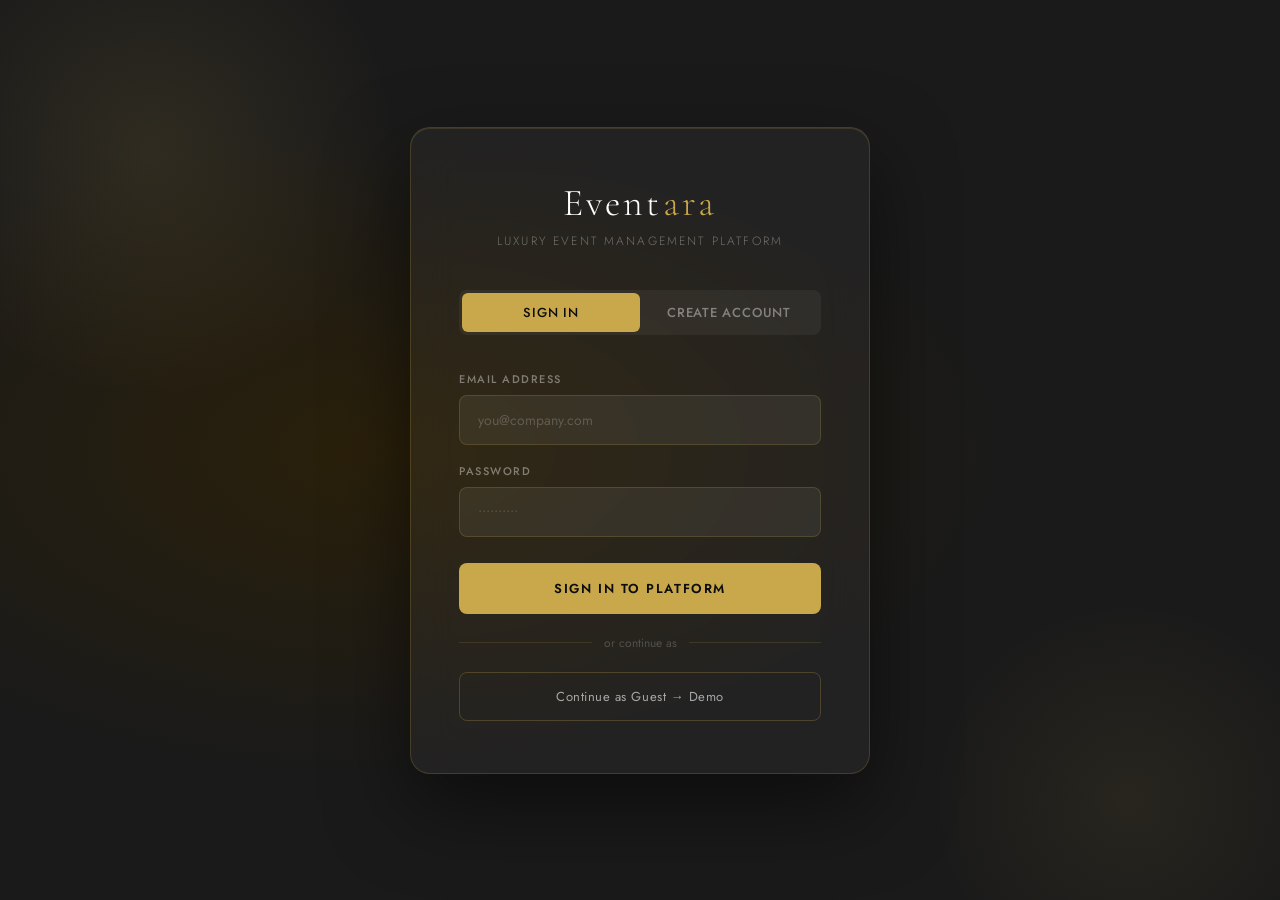
==== index.html @ 261659db "Added frontend details" ====
<!DOCTYPE html>
<html lang="en">
<head>
  <meta charset="UTF-8">
  <meta name="viewport" content="width=device-width, initial-scale=1.0">
  <title>Eventara — Luxury Event Management Platform</title>
  <link href="https://fonts.googleapis.com/css2?family=Cormorant+Garamond:ital,wght@0,300;0,400;0,500;0,600;1,300;1,400&family=Jost:wght@300;400;500;600&display=swap" rel="stylesheet">
  <link rel="stylesheet" href="css/base.css">
  <link rel="stylesheet" href="css/auth.css">
  <link rel="stylesheet" href="css/layout.css">
  <link rel="stylesheet" href="css/components.css">
  <link rel="stylesheet" href="css/views.css">
</head>
<body>

  <!-- ══════════════ AUTH PAGE ══════════════ -->
  <div id="auth-page">
    <div class="auth-bg"></div>
    <div class="auth-orb"></div>
    <div class="auth-orb2"></div>
    <div class="auth-card">
      <div class="auth-logo">Event<span>ara</span></div>
      <div class="auth-tagline">Luxury Event Management Platform</div>
      <div class="auth-tabs">
        <button class="auth-tab active" onclick="switchAuthTab('login', this)">Sign In</button>
        <button class="auth-tab" onclick="switchAuthTab('register', this)">Create Account</button>
      </div>

      <!-- LOGIN -->
      <div id="login-form">
        <div class="auth-field">
          <label>Email Address</label>
          <input type="email" placeholder="you@company.com">
        </div>
        <div class="auth-field">
          <label>Password</label>
          <input type="password" placeholder="••••••••••">
        </div>
        <button class="auth-btn" onclick="enterApp()">Sign In to Platform</button>
        <div class="auth-divider">or continue as</div>
        <button class="auth-alt-link" onclick="enterApp()">Continue as Guest → Demo</button>
      </div>

      <!-- REGISTER -->
      <div id="register-form" style="display:none">
        <div style="display:grid;grid-template-columns:1fr 1fr;gap:14px">
          <div class="auth-field">
            <label>First Name</label>
            <input type="text" placeholder="Alexandra">
          </div>
          <div class="auth-field">
            <label>Last Name</label>
            <input type="text" placeholder="Rothbury">
          </div>
        </div>
        <div class="auth-field">
          <label>Email Address</label>
          <input type="email" placeholder="you@company.com">
        </div>
        <div class="auth-field">
          <label>Password</label>
          <input type="password" placeholder="Min 8 characters">
        </div>
        <div class="auth-field">
          <label>Role</label>
          <select class="auth-select">
            <option>Event Organiser</option>
            <option>Vendor</option>
            <option>Service Provider</option>
            <option>Administrator</option>
          </select>
        </div>
        <button class="auth-btn" onclick="enterApp()">Create My Account</button>
      </div>
    </div>
  </div>

  <!-- ══════════════ APP PAGE ══════════════ -->
  <div id="app-page" style="display:none">

    <!-- SIDEBAR -->
    <aside class="sidebar">
      <div class="sidebar-logo">Event<span>ara</span></div>

      <div class="sidebar-section">Main</div>
      <a class="nav-item active" onclick="showView('dashboard', this)">
        <svg class="nav-icon" viewBox="0 0 24 24" fill="none" stroke="currentColor" stroke-width="1.5"><rect x="3" y="3" width="7" height="7" rx="1"/><rect x="14" y="3" width="7" height="7" rx="1"/><rect x="3" y="14" width="7" height="7" rx="1"/><rect x="14" y="14" width="7" height="7" rx="1"/></svg>
        Dashboard
      </a>
      <a class="nav-item" onclick="showView('events', this)">
        <svg class="nav-icon" viewBox="0 0 24 24" fill="none" stroke="currentColor" stroke-width="1.5"><rect x="3" y="4" width="18" height="18" rx="2"/><path d="M16 2v4M8 2v4M3 10h18"/></svg>
        Events
      </a>
      <a class="nav-item" onclick="showView('registrations', this)">
        <svg class="nav-icon" viewBox="0 0 24 24" fill="none" stroke="currentColor" stroke-width="1.5"><path d="M17 21v-2a4 4 0 0 0-4-4H5a4 4 0 0 0-4 4v2"/><circle cx="9" cy="7" r="4"/><path d="M23 21v-2a4 4 0 0 0-3-3.87M16 3.13a4 4 0 0 1 0 7.75"/></svg>
        Registrations
        <span class="nav-badge">12</span>
      </a>

      <div class="sidebar-section">Vendors &amp; Services</div>
      <a class="nav-item" onclick="toggleVendorMenu(this)">
        <svg class="nav-icon" viewBox="0 0 24 24" fill="none" stroke="currentColor" stroke-width="1.5"><path d="M3 9l9-7 9 7v11a2 2 0 0 1-2 2H5a2 2 0 0 1-2-2z"/><polyline points="9 22 9 12 15 12 15 22"/></svg>
        Vendors
        <svg style="width:14px;height:14px;margin-left:auto;transition:transform 0.2s" viewBox="0 0 24 24" fill="none" stroke="currentColor" stroke-width="2" id="vendor-arrow"><polyline points="6 9 12 15 18 9"/></svg>
      </a>
      <div class="vendor-nav-sub" id="vendor-sub">
        <div class="nav-sub-item active" onclick="showView('vendors', null)">
          <svg style="width:14px;height:14px" viewBox="0 0 24 24" fill="none" stroke="currentColor" stroke-width="1.5"><circle cx="12" cy="12" r="3"/><path d="M12 2v3M12 19v3M2 12h3M19 12h3"/></svg>
          All Vendors
        </div>
        <div class="nav-sub-item" onclick="showView('event-vendors', null)">
          <svg style="width:14px;height:14px" viewBox="0 0 24 24" fill="none" stroke="currentColor" stroke-width="1.5"><path d="M13 2L3 14h9l-1 8 10-12h-9l1-8z"/></svg>
          Event Vendors
        </div>
      </div>

      <a class="nav-item" onclick="showView('service-providers', this)">
        <svg class="nav-icon" viewBox="0 0 24 24" fill="none" stroke="currentColor" stroke-width="1.5"><path d="M14.7 6.3a1 1 0 0 0 0 1.4l1.6 1.6a1 1 0 0 0 1.4 0l3.77-3.77a6 6 0 0 1-7.94 7.94l-6.91 6.91a2.12 2.12 0 0 1-3-3l6.91-6.91a6 6 0 0 1 7.94-7.94l-3.76 3.76z"/></svg>
        Service Providers
      </a>
      <a class="nav-item" onclick="showView('event-services', this)">
        <svg class="nav-icon" viewBox="0 0 24 24" fill="none" stroke="currentColor" stroke-width="1.5"><path d="M9 5H7a2 2 0 0 0-2 2v12a2 2 0 0 0 2 2h10a2 2 0 0 0 2-2V7a2 2 0 0 0-2-2h-2"/><rect x="9" y="3" width="6" height="4" rx="1"/></svg>
        Event Services
      </a>

      <div class="sidebar-section">Finance &amp; Admin</div>
      <a class="nav-item" onclick="showView('payments', this)">
        <svg class="nav-icon" viewBox="0 0 24 24" fill="none" stroke="currentColor" stroke-width="1.5"><rect x="1" y="4" width="22" height="16" rx="2"/><path d="M1 10h22"/></svg>
        Payments
      </a>
      <a class="nav-item" onclick="showView('users', this)">
        <svg class="nav-icon" viewBox="0 0 24 24" fill="none" stroke="currentColor" stroke-width="1.5"><path d="M20 21v-2a4 4 0 0 0-4-4H8a4 4 0 0 0-4 4v2"/><circle cx="12" cy="7" r="4"/></svg>
        Users
      </a>
      <a class="nav-item" onclick="showView('roles', this)">
        <svg class="nav-icon" viewBox="0 0 24 24" fill="none" stroke="currentColor" stroke-width="1.5"><path d="M12 22s8-4 8-10V5l-8-3-8 3v7c0 6 8 10 8 10z"/></svg>
        Roles
      </a>

      <div class="sidebar-bottom">
        <div class="user-pill" onclick="logout()">
          <div class="user-avatar">AR</div>
          <div class="user-info-text">
            <div class="user-name">Alexandra R.</div>
            <div class="user-role">Administrator</div>
          </div>
          <svg style="width:14px;height:14px;margin-left:auto;color:rgba(255,255,255,0.25)" viewBox="0 0 24 24" fill="none" stroke="currentColor" stroke-width="1.5"><path d="M9 21H5a2 2 0 0 1-2-2V5a2 2 0 0 1 2-2h4M16 17l5-5-5-5M21 12H9"/></svg>
        </div>
      </div>
    </aside>

    <!-- MAIN -->
    <div class="main-wrap">
      <header class="topbar">
        <div class="topbar-left">
          <div>
            <div class="page-title" id="page-title">Dashboard</div>
            <div class="breadcrumb">
              <span>Eventara</span><span>›</span><span id="bc-cur">Dashboard</span>
            </div>
          </div>
        </div>
        <div class="topbar-right">
          <div class="search-bar">
            <svg style="width:15px;height:15px;color:#BFB89E;flex-shrink:0" viewBox="0 0 24 24" fill="none" stroke="currentColor" stroke-width="2"><circle cx="11" cy="11" r="8"/><path d="m21 21-4.35-4.35"/></svg>
            <input placeholder="Search events, vendors…">
          </div>
          <div class="notif-dot">
            <svg style="width:16px;height:16px;color:#8A8070" viewBox="0 0 24 24" fill="none" stroke="currentColor" stroke-width="1.5"><path d="M18 8A6 6 0 0 0 6 8c0 7-3 9-3 9h18s-3-2-3-9M13.73 21a2 2 0 0 1-3.46 0"/></svg>
          </div>
          <button class="topbar-btn btn-primary" id="topbar-action" onclick="openCreateModal()">+ Create Event</button>
        </div>
      </header>

      <div class="content">
        <!-- Views are injected here -->
        <div id="view-dashboard" class="view active"></div>
        <div id="view-events" class="view"></div>
        <div id="view-registrations" class="view"></div>
        <div id="view-vendors" class="view"></div>
        <div id="view-event-vendors" class="view"></div>
        <div id="view-service-providers" class="view"></div>
        <div id="view-event-services" class="view"></div>
        <div id="view-payments" class="view"></div>
        <div id="view-users" class="view"></div>
        <div id="view-roles" class="view"></div>
      </div>
    </div>
  </div>

  <!-- CREATE MODAL -->
  <div class="modal-backdrop" id="modal-backdrop" onclick="closeModal(event)">
    <div class="modal">
      <div class="modal-header">
        <div class="modal-title" id="modal-title">Create New Event</div>
        <button class="modal-close" onclick="closeModal(null)">✕</button>
      </div>
      <div class="modal-body" id="modal-body">
        <div class="form-row">
          <div class="form-group"><label>Event Name</label><input class="form-control" type="text" placeholder="e.g. Annual Tech Summit 2027"></div>
          <div class="form-group"><label>Event Date</label><input class="form-control" type="date"></div>
        </div>
        <div class="form-row">
          <div class="form-group"><label>Venue</label><input class="form-control" placeholder="e.g. KICC, Nairobi"></div>
          <div class="form-group"><label>Capacity</label><input class="form-control" type="number" placeholder="500"></div>
        </div>
        <div class="form-row full">
          <div class="form-group"><label>Description</label><textarea class="form-control" rows="3" placeholder="Brief event description…"></textarea></div>
        </div>
        <div class="form-row">
          <div class="form-group"><label>Status</label>
            <select class="form-control"><option>Draft</option><option>Published</option><option>Invite Only</option></select>
          </div>
          <div class="form-group"><label>Ticket Price (KES)</label><input class="form-control" type="number" placeholder="0 for free"></div>
        </div>
        <div class="form-actions">
          <button class="topbar-btn btn-primary" onclick="saveAndClose()">Save Event</button>
          <button class="topbar-btn btn-ghost" onclick="closeModal(null)">Cancel</button>
        </div>
      </div>
    </div>
  </div>

  <!-- DELETE CONFIRM MODAL -->
  <div class="modal-backdrop" id="delete-modal" onclick="closeDeleteModal(event)">
    <div class="modal" style="width:400px">
      <div class="modal-header">
        <div class="modal-title" style="font-size:20px;color:#C0392B">Confirm Delete</div>
        <button class="modal-close" onclick="closeDeleteModal(null)">✕</button>
      </div>
      <div class="modal-body">
        <p style="font-size:14px;color:var(--muted);margin-bottom:20px;line-height:1.7">
          This action is <strong>permanent</strong> and cannot be undone. The record and all associated data will be removed.
        </p>
        <div style="display:flex;gap:10px">
          <button class="btn-delete-confirm" onclick="doDelete()">Yes, Delete</button>
          <button class="topbar-btn btn-ghost" style="flex:1" onclick="closeDeleteModal(null)">Cancel</button>
        </div>
      </div>
    </div>
  </div>

  <!-- TOAST -->
  <div class="toast" id="toast"></div>

  <!-- SCRIPTS -->
  <script src="js/views.js"></script>
  <script src="js/app.js"></script>
</body>
</html>
---- css/base.css ----
/* ═══════════════════════════════════════
   base.css — CSS Variables & Reset
═══════════════════════════════════════ */

*, *::before, *::after {
  margin: 0;
  padding: 0;
  box-sizing: border-box;
}

:root {
  /* Gold Palette */
  --gold:        #C9A84C;
  --gold-light:  #E8CC7A;
  --gold-pale:   #F7EFD4;
  --gold-dark:   #8B6914;

  /* Ink / Dark */
  --ink:         #0D0D0D;
  --ink-2:       #1A1A1A;
  --ink-3:       #2C2C2C;

  /* Cream / Light */
  --cream:       #FAF8F3;
  --cream-2:     #F2EDE0;
  --cream-3:     #E8E0CC;
  --white:       #FFFFFF;

  /* Text */
  --muted:       #8A8070;
  --muted-2:     #BFB89E;

  /* Semantic */
  --danger:      #C0392B;
  --success:     #1A6B3C;

  /* Layout */
  --sidebar-w:   260px;
  --header-h:    68px;

  /* Typography */
  --font-display: 'Cormorant Garamond', Georgia, serif;
  --font-body:    'Jost', sans-serif;

  /* Shape */
  --radius:      12px;
  --radius-sm:   8px;
  --radius-xs:   4px;

  /* Elevation */
  --shadow:      0 4px 32px rgba(13, 13, 13, 0.08);
  --shadow-md:   0 8px 48px rgba(13, 13, 13, 0.14);

  /* Motion */
  --trans:       0.2s ease;
}

html {
  font-size: 16px;
  -webkit-font-smoothing: antialiased;
  -moz-osx-font-smoothing: grayscale;
}

body {
  font-family: var(--font-body);
  background: var(--cream);
  color: var(--ink);
  font-size: 15px;
  min-height: 100vh;
  overflow-x: hidden;
}

a {
  text-decoration: none;
  color: inherit;
}

button {
  font-family: var(--font-body);
  cursor: pointer;
}

input, select, textarea {
  font-family: var(--font-body);
}
---- css/auth.css ----
/* ═══════════════════════════════════════
   auth.css — Login & Register Page
═══════════════════════════════════════ */

#auth-page {
  display: flex;
  align-items: center;
  justify-content: center;
  min-height: 100vh;
  background: var(--ink-2);
  position: relative;
  overflow: hidden;
}

.auth-bg {
  position: absolute;
  inset: 0;
  background:
    radial-gradient(ellipse 80% 60% at 30% 50%, #2A200A 0%, var(--ink-2) 60%),
    radial-gradient(ellipse 60% 80% at 80% 80%, #1C1506 0%, transparent 70%);
}

.auth-orb {
  position: absolute;
  width: 500px;
  height: 500px;
  border-radius: 50%;
  background: radial-gradient(circle, rgba(201, 168, 76, 0.12) 0%, transparent 70%);
  top: -100px;
  left: -100px;
  animation: pulse 6s ease-in-out infinite;
}

.auth-orb2 {
  position: absolute;
  width: 400px;
  height: 400px;
  border-radius: 50%;
  background: radial-gradient(circle, rgba(201, 168, 76, 0.08) 0%, transparent 70%);
  bottom: -100px;
  right: -50px;
  animation: pulse 8s ease-in-out infinite reverse;
}

@keyframes pulse {
  0%, 100% { transform: scale(1);    opacity: 1; }
  50%       { transform: scale(1.15); opacity: 0.7; }
}

/* ── Card ── */
.auth-card {
  position: relative;
  z-index: 1;
  width: 460px;
  max-width: 92vw;
  background: rgba(255, 255, 255, 0.04);
  border: 1px solid rgba(201, 168, 76, 0.2);
  border-radius: 20px;
  padding: 52px 48px;
  backdrop-filter: blur(20px);
  box-shadow:
    0 32px 80px rgba(0, 0, 0, 0.5),
    inset 0 1px 0 rgba(201, 168, 76, 0.15);
}

.auth-logo {
  font-family: var(--font-display);
  font-size: 38px;
  font-weight: 300;
  letter-spacing: 0.08em;
  color: var(--white);
  text-align: center;
  margin-bottom: 6px;
}
.auth-logo span { color: var(--gold); }

.auth-tagline {
  text-align: center;
  font-size: 12px;
  font-weight: 300;
  letter-spacing: 0.18em;
  text-transform: uppercase;
  color: rgba(255, 255, 255, 0.35);
  margin-bottom: 40px;
}

/* ── Tabs ── */
.auth-tabs {
  display: flex;
  margin-bottom: 36px;
  background: rgba(255, 255, 255, 0.05);
  border-radius: var(--radius-sm);
  padding: 3px;
}

.auth-tab {
  flex: 1;
  padding: 10px;
  font-family: var(--font-body);
  font-size: 13px;
  font-weight: 500;
  letter-spacing: 0.06em;
  text-transform: uppercase;
  background: transparent;
  border: none;
  color: rgba(255, 255, 255, 0.4);
  cursor: pointer;
  border-radius: 6px;
  transition: var(--trans);
}
.auth-tab.active {
  background: var(--gold);
  color: var(--ink);
}

/* ── Fields ── */
.auth-field {
  margin-bottom: 18px;
}
.auth-field label {
  display: block;
  font-size: 11px;
  font-weight: 500;
  letter-spacing: 0.14em;
  text-transform: uppercase;
  color: rgba(255, 255, 255, 0.4);
  margin-bottom: 8px;
}
.auth-field input,
.auth-select {
  width: 100%;
  padding: 14px 18px;
  background: rgba(255, 255, 255, 0.06);
  border: 1px solid rgba(201, 168, 76, 0.2);
  border-radius: var(--radius-sm);
  color: var(--white);
  font-family: var(--font-body);
  font-size: 14px;
  transition: var(--trans);
  outline: none;
  appearance: none;
}
.auth-field input:focus,
.auth-select:focus {
  border-color: rgba(201, 168, 76, 0.6);
  background: rgba(255, 255, 255, 0.09);
}
.auth-field input::placeholder { color: rgba(255, 255, 255, 0.2); }

/* ── Buttons ── */
.auth-btn {
  width: 100%;
  padding: 16px;
  margin-top: 8px;
  background: var(--gold);
  border: none;
  border-radius: var(--radius-sm);
  color: var(--ink);
  font-family: var(--font-body);
  font-size: 13px;
  font-weight: 600;
  letter-spacing: 0.12em;
  text-transform: uppercase;
  cursor: pointer;
  transition: var(--trans);
}
.auth-btn:hover {
  background: var(--gold-light);
  transform: translateY(-1px);
  box-shadow: 0 8px 24px rgba(201, 168, 76, 0.3);
}

.auth-divider {
  display: flex;
  align-items: center;
  gap: 12px;
  margin: 20px 0;
  color: rgba(255, 255, 255, 0.2);
  font-size: 12px;
}
.auth-divider::before,
.auth-divider::after {
  content: '';
  flex: 1;
  height: 1px;
  background: rgba(201, 168, 76, 0.15);
}

.auth-alt-link {
  width: 100%;
  padding: 14px;
  background: transparent;
  border: 1px solid rgba(201, 168, 76, 0.25);
  border-radius: var(--radius-sm);
  color: rgba(255, 255, 255, 0.6);
  font-family: var(--font-body);
  font-size: 13px;
  font-weight: 400;
  cursor: pointer;
  transition: var(--trans);
  letter-spacing: 0.04em;
}
.auth-alt-link:hover {
  border-color: rgba(201, 168, 76, 0.5);
  color: var(--white);
}
---- css/layout.css ----
/* ═══════════════════════════════════════
   layout.css — Sidebar, Topbar, Main Wrap
═══════════════════════════════════════ */

/* ── Sidebar ── */
.sidebar {
  position: fixed;
  top: 0;
  left: 0;
  width: var(--sidebar-w);
  height: 100vh;
  background: var(--ink-2);
  overflow-y: auto;
  z-index: 200;
  border-right: 1px solid rgba(201, 168, 76, 0.1);
  display: flex;
  flex-direction: column;
}
.sidebar::-webkit-scrollbar { width: 3px; }
.sidebar::-webkit-scrollbar-thumb {
  background: rgba(201, 168, 76, 0.2);
  border-radius: 2px;
}

.sidebar-logo {
  padding: 28px 24px 20px;
  font-family: var(--font-display);
  font-size: 26px;
  font-weight: 300;
  letter-spacing: 0.08em;
  color: var(--white);
  border-bottom: 1px solid rgba(255, 255, 255, 0.05);
}
.sidebar-logo span { color: var(--gold); }

.sidebar-section {
  padding: 20px 16px 8px;
  font-size: 10px;
  font-weight: 600;
  letter-spacing: 0.2em;
  text-transform: uppercase;
  color: rgba(255, 255, 255, 0.2);
}

/* ── Nav Items ── */
.nav-item {
  display: flex;
  align-items: center;
  gap: 12px;
  padding: 11px 16px;
  border-radius: var(--radius-sm);
  margin: 2px 8px;
  cursor: pointer;
  transition: var(--trans);
  color: rgba(255, 255, 255, 0.5);
  font-size: 13.5px;
  font-weight: 400;
  position: relative;
}
.nav-item:hover {
  background: rgba(255, 255, 255, 0.05);
  color: rgba(255, 255, 255, 0.85);
}
.nav-item.active {
  background: rgba(201, 168, 76, 0.12);
  color: var(--gold);
}
.nav-item.active::before {
  content: '';
  position: absolute;
  left: -8px;
  top: 50%;
  transform: translateY(-50%);
  width: 3px;
  height: 60%;
  background: var(--gold);
  border-radius: 0 2px 2px 0;
}

.nav-icon {
  width: 18px;
  height: 18px;
  opacity: 0.7;
  flex-shrink: 0;
}
.nav-item.active .nav-icon { opacity: 1; }

.nav-badge {
  margin-left: auto;
  background: var(--gold);
  color: var(--ink);
  font-size: 10px;
  font-weight: 700;
  padding: 2px 7px;
  border-radius: 20px;
}

/* ── Vendor Sub Menu ── */
.vendor-nav-sub {
  max-height: 0;
  overflow: hidden;
  transition: max-height 0.35s ease;
}
.vendor-nav-sub.open { max-height: 300px; }

.nav-sub-item {
  display: flex;
  align-items: center;
  gap: 10px;
  padding: 9px 16px 9px 42px;
  border-radius: var(--radius-sm);
  margin: 2px 8px;
  cursor: pointer;
  transition: var(--trans);
  color: rgba(255, 255, 255, 0.35);
  font-size: 12.5px;
}
.nav-sub-item:hover {
  color: rgba(255, 255, 255, 0.7);
  background: rgba(255, 255, 255, 0.04);
}
.nav-sub-item.active { color: var(--gold-light); }

/* ── Sidebar Bottom ── */
.sidebar-bottom {
  padding: 16px;
  margin-top: auto;
  border-top: 1px solid rgba(255, 255, 255, 0.05);
}
.user-pill {
  display: flex;
  align-items: center;
  gap: 10px;
  padding: 10px 12px;
  background: rgba(255, 255, 255, 0.05);
  border-radius: var(--radius-sm);
  cursor: pointer;
  transition: var(--trans);
}
.user-pill:hover { background: rgba(255, 255, 255, 0.08); }

.user-avatar {
  width: 32px;
  height: 32px;
  border-radius: 50%;
  background: var(--gold);
  display: flex;
  align-items: center;
  justify-content: center;
  font-size: 13px;
  font-weight: 600;
  color: var(--ink);
  flex-shrink: 0;
}
.user-name  { font-size: 13px; font-weight: 500; color: var(--white); }
.user-role  { font-size: 11px; color: rgba(255, 255, 255, 0.35); }

/* ── Main Wrap ── */
.main-wrap {
  margin-left: var(--sidebar-w);
  display: flex;
  flex-direction: column;
  min-height: 100vh;
}

/* ── Topbar ── */
.topbar {
  height: var(--header-h);
  background: var(--white);
  border-bottom: 1px solid var(--cream-3);
  display: flex;
  align-items: center;
  justify-content: space-between;
  padding: 0 32px;
  position: sticky;
  top: 0;
  z-index: 100;
}
.topbar-left  { display: flex; align-items: center; gap: 20px; }
.topbar-right { display: flex; align-items: center; gap: 14px; }

.page-title {
  font-family: var(--font-display);
  font-size: 24px;
  font-weight: 400;
  color: var(--ink);
  letter-spacing: 0.02em;
}
.breadcrumb {
  font-size: 12px;
  color: var(--muted);
  letter-spacing: 0.04em;
  display: flex;
  align-items: center;
  gap: 6px;
}

/* Search */
.search-bar {
  display: flex;
  align-items: center;
  gap: 10px;
  background: var(--cream);
  border: 1px solid var(--cream-3);
  border-radius: var(--radius-sm);
  padding: 9px 16px;
  transition: var(--trans);
}
.search-bar:focus-within {
  border-color: var(--gold);
  background: var(--white);
}
.search-bar input {
  background: transparent;
  border: none;
  outline: none;
  font-size: 13.5px;
  color: var(--ink);
  width: 220px;
}
.search-bar input::placeholder { color: var(--muted-2); }

/* Notification dot */
.notif-dot {
  width: 36px;
  height: 36px;
  border-radius: 50%;
  background: var(--cream-2);
  display: flex;
  align-items: center;
  justify-content: center;
  cursor: pointer;
  position: relative;
  border: 1px solid var(--cream-3);
  transition: var(--trans);
}
.notif-dot:hover { border-color: var(--gold); }
.notif-dot::after {
  content: '';
  position: absolute;
  top: 7px;
  right: 7px;
  width: 7px;
  height: 7px;
  background: var(--gold);
  border-radius: 50%;
  border: 2px solid var(--white);
}

/* ── Content ── */
.content { padding: 32px; flex: 1; }

/* ── Views ── */
.view { display: none; }
.view.active { display: block; }

/* ── Responsive ── */
@media (max-width: 900px) {
  .sidebar { transform: translateX(-100%); }
  .main-wrap { margin-left: 0; }
}
---- css/components.css ----
/* ═══════════════════════════════════════
   components.css — Buttons, Badges, Modals,
                    Forms, Toast, Tables
═══════════════════════════════════════ */

/* ── Buttons ── */
.topbar-btn {
  padding: 9px 20px;
  border-radius: var(--radius-sm);
  font-size: 12px;
  font-weight: 500;
  letter-spacing: 0.08em;
  cursor: pointer;
  transition: var(--trans);
  font-family: var(--font-body);
}
.btn-primary {
  background: var(--gold);
  border: none;
  color: var(--ink);
}
.btn-primary:hover {
  background: var(--gold-light);
  transform: translateY(-1px);
  box-shadow: 0 4px 16px rgba(201, 168, 76, 0.3);
}
.btn-ghost {
  background: transparent;
  border: 1px solid var(--cream-3);
  color: var(--ink-3);
}
.btn-ghost:hover {
  border-color: var(--gold);
  color: var(--gold);
}
.btn-danger {
  background: transparent;
  border: 1px solid #f5c6c2;
  color: var(--danger);
  font-size: 12px;
  padding: 7px 14px;
}
.btn-danger:hover {
  background: var(--danger);
  color: var(--white);
}
.btn-delete-confirm {
  flex: 1;
  padding: 12px 20px;
  background: var(--danger);
  border: none;
  color: white;
  border-radius: var(--radius-sm);
  font-family: var(--font-body);
  font-size: 13px;
  font-weight: 600;
  cursor: pointer;
  transition: var(--trans);
}
.btn-delete-confirm:hover {
  background: #a93226;
  transform: translateY(-1px);
}

/* ── Badges ── */
.badge {
  display: inline-flex;
  align-items: center;
  padding: 3px 10px;
  border-radius: 20px;
  font-size: 11px;
  font-weight: 500;
  letter-spacing: 0.04em;
}
.badge-gold  { background: var(--gold-pale); color: var(--gold-dark); }
.badge-green { background: #D4EDDA;         color: var(--success);  }
.badge-red   { background: #FDECEA;         color: var(--danger);   }
.badge-gray  { background: var(--cream-2);  color: var(--muted);    }
.badge-blue  { background: #E3EEF9;         color: #1A4E8A;         }

/* ── Data Table ── */
.table-wrap {
  background: var(--white);
  border-radius: var(--radius);
  border: 1px solid var(--cream-3);
  overflow: hidden;
}
.data-table {
  width: 100%;
  border-collapse: collapse;
}
.data-table th {
  padding: 14px 18px;
  text-align: left;
  font-size: 10px;
  font-weight: 600;
  letter-spacing: 0.16em;
  text-transform: uppercase;
  color: var(--muted);
  background: var(--cream);
  border-bottom: 1px solid var(--cream-3);
}
.data-table td {
  padding: 15px 18px;
  font-size: 13.5px;
  color: var(--ink-3);
  border-bottom: 1px solid var(--cream-2);
}
.data-table tr:last-child td { border-bottom: none; }
.data-table tbody tr:hover  { background: var(--cream); }
.data-table .mono {
  font-family: monospace;
  font-size: 12px;
  color: var(--muted);
}
.data-table .serif-num {
  font-family: var(--font-display);
  font-size: 16px;
}

/* ── Form ── */
.form-row {
  display: grid;
  grid-template-columns: 1fr 1fr;
  gap: 18px;
  margin-bottom: 18px;
}
.form-row.full { grid-template-columns: 1fr; }

.form-group label {
  display: block;
  font-size: 11px;
  font-weight: 600;
  letter-spacing: 0.12em;
  text-transform: uppercase;
  color: var(--muted);
  margin-bottom: 8px;
}
.form-control {
  width: 100%;
  padding: 12px 16px;
  background: var(--cream);
  border: 1px solid var(--cream-3);
  border-radius: var(--radius-sm);
  font-family: var(--font-body);
  font-size: 14px;
  color: var(--ink);
  transition: var(--trans);
  outline: none;
  appearance: none;
}
.form-control:focus {
  border-color: var(--gold);
  background: var(--white);
  box-shadow: 0 0 0 3px rgba(201, 168, 76, 0.1);
}
.form-control::placeholder { color: var(--muted-2); }
textarea.form-control { resize: vertical; }

.form-actions {
  display: flex;
  gap: 12px;
  margin-top: 8px;
  padding-top: 20px;
  border-top: 1px solid var(--cream-2);
}

/* ── Modal ── */
.modal-backdrop {
  position: fixed;
  inset: 0;
  background: rgba(0, 0, 0, 0.5);
  z-index: 500;
  display: none;
  align-items: center;
  justify-content: center;
  backdrop-filter: blur(4px);
}
.modal-backdrop.open { display: flex; }

.modal {
  background: var(--white);
  border-radius: 16px;
  width: 540px;
  max-width: 92vw;
  max-height: 88vh;
  overflow-y: auto;
  box-shadow: 0 32px 80px rgba(0, 0, 0, 0.3);
  border: 1px solid var(--cream-3);
}
.modal-header {
  padding: 24px 28px 20px;
  border-bottom: 1px solid var(--cream-2);
  display: flex;
  align-items: center;
  justify-content: space-between;
  position: sticky;
  top: 0;
  background: var(--white);
  z-index: 1;
}
.modal-title {
  font-family: var(--font-display);
  font-size: 24px;
  font-weight: 400;
  color: var(--ink);
}
.modal-close {
  width: 30px;
  height: 30px;
  border-radius: 50%;
  background: var(--cream);
  border: none;
  cursor: pointer;
  font-size: 16px;
  display: flex;
  align-items: center;
  justify-content: center;
  color: var(--muted);
  transition: var(--trans);
}
.modal-close:hover { background: var(--cream-3); }
.modal-body { padding: 24px 28px 28px; }

/* ── Toast ── */
.toast {
  position: fixed;
  bottom: 28px;
  right: 28px;
  z-index: 9999;
  background: var(--ink-2);
  color: var(--white);
  padding: 14px 22px;
  border-radius: var(--radius-sm);
  font-size: 13px;
  font-weight: 400;
  border-left: 3px solid var(--gold);
  box-shadow: var(--shadow-md);
  transform: translateY(80px);
  opacity: 0;
  transition: all 0.3s ease;
  pointer-events: none;
}
.toast.show {
  transform: translateY(0);
  opacity: 1;
}

/* ── Section Header ── */
.section-header {
  display: flex;
  align-items: center;
  justify-content: space-between;
  margin-bottom: 20px;
}
.section-title {
  font-family: var(--font-display);
  font-size: 22px;
  font-weight: 400;
  color: var(--ink);
}

/* ── Stat Card ── */
.stat-card {
  background: var(--white);
  border-radius: var(--radius);
  padding: 22px 24px;
  border: 1px solid var(--cream-3);
  position: relative;
  overflow: hidden;
}
.stat-card::before {
  content: '';
  position: absolute;
  bottom: 0;
  right: 0;
  width: 80px;
  height: 80px;
  background: radial-gradient(circle, rgba(201, 168, 76, 0.08) 0%, transparent 70%);
}
.stat-label {
  font-size: 11px;
  font-weight: 500;
  letter-spacing: 0.14em;
  text-transform: uppercase;
  color: var(--muted);
  margin-bottom: 8px;
}
.stat-value {
  font-family: var(--font-display);
  font-size: 32px;
  font-weight: 400;
  color: var(--ink);
  line-height: 1;
}
.stat-sub {
  font-size: 12px;
  color: var(--success);
  margin-top: 6px;
}

/* ── Empty State ── */
.empty-state { text-align: center; padding: 60px 20px; }
.empty-icon  { font-size: 40px; margin-bottom: 16px; opacity: 0.3; }
.empty-title {
  font-family: var(--font-display);
  font-size: 22px;
  color: var(--muted);
  margin-bottom: 8px;
}
.empty-text { font-size: 13px; color: var(--muted-2); }
---- css/views.css ----
/* ═══════════════════════════════════════
   views.css — Page-specific Styles
═══════════════════════════════════════ */

/* ── Dashboard Stats Grid ── */
.stats-grid {
  display: grid;
  grid-template-columns: repeat(4, 1fr);
  gap: 16px;
  margin-bottom: 28px;
}
@media (max-width: 1100px) {
  .stats-grid { grid-template-columns: repeat(2, 1fr); }
}

/* ── Event Cards Grid ── */
.cards-grid {
  display: grid;
  grid-template-columns: repeat(3, 1fr);
  gap: 18px;
}
@media (max-width: 1100px) {
  .cards-grid { grid-template-columns: 1fr 1fr; }
}
@media (max-width: 700px) {
  .cards-grid { grid-template-columns: 1fr; }
}

.event-card {
  background: var(--white);
  border-radius: var(--radius);
  border: 1px solid var(--cream-3);
  overflow: hidden;
  transition: var(--trans);
  cursor: pointer;
}
.event-card:hover {
  transform: translateY(-2px);
  box-shadow: var(--shadow-md);
  border-color: var(--gold-light);
}

.event-card-img {
  height: 130px;
  position: relative;
  overflow: hidden;
}
.event-card-gradient { position: absolute; inset: 0; }

/* Gradient themes */
.g1 { background: linear-gradient(135deg, #1a0a2e 0%, #3d1a5c 50%, #C9A84C 100%); }
.g2 { background: linear-gradient(135deg, #0a1a2e 0%, #0d3d5c 50%, #1A6B8A 100%); }
.g3 { background: linear-gradient(135deg, #1a2e0a 0%, #2e5c1a 50%, #6B8A1A 100%); }
.g4 { background: linear-gradient(135deg, #2e0a1a 0%, #5c1a3d 50%, #8A1A6B 100%); }

.event-card-date {
  position: absolute;
  bottom: 12px;
  left: 14px;
  background: rgba(0, 0, 0, 0.4);
  backdrop-filter: blur(6px);
  padding: 4px 10px;
  border-radius: 20px;
  font-size: 11px;
  color: rgba(255, 255, 255, 0.9);
  letter-spacing: 0.06em;
}

.event-card-body    { padding: 16px; }
.event-card-name {
  font-family: var(--font-display);
  font-size: 18px;
  font-weight: 400;
  color: var(--ink);
  margin-bottom: 6px;
  line-height: 1.2;
}
.event-card-meta {
  display: flex;
  align-items: center;
  gap: 8px;
  font-size: 12px;
  color: var(--muted);
  margin-bottom: 12px;
}
.event-card-footer {
  display: flex;
  align-items: center;
  justify-content: space-between;
  padding-top: 12px;
  border-top: 1px solid var(--cream-2);
}

/* ── Vendor Category Header ── */
.vendor-category-header {
  background: linear-gradient(135deg, var(--ink-2) 0%, #2A1F06 100%);
  border-radius: var(--radius);
  padding: 32px;
  margin-bottom: 24px;
  border: 1px solid rgba(201, 168, 76, 0.15);
  position: relative;
  overflow: hidden;
}
.vendor-category-header::after {
  content: '';
  position: absolute;
  right: -40px;
  top: -40px;
  width: 200px;
  height: 200px;
  background: radial-gradient(circle, rgba(201, 168, 76, 0.1) 0%, transparent 70%);
}
.vendor-cat-title {
  font-family: var(--font-display);
  font-size: 32px;
  font-weight: 300;
  color: var(--white);
  margin-bottom: 6px;
  position: relative;
  z-index: 1;
}
.vendor-cat-sub {
  font-size: 13px;
  color: rgba(255, 255, 255, 0.4);
  letter-spacing: 0.06em;
  position: relative;
  z-index: 1;
}

/* ── Filter Pills ── */
.filter-pills {
  display: flex;
  gap: 10px;
  flex-wrap: wrap;
}
.filter-pill {
  padding: 6px 14px;
  font-size: 12px;
  border-radius: 20px;
  cursor: pointer;
  transition: var(--trans);
  border: 1px solid transparent;
}
.filter-pill.active  { background: var(--gold-pale); color: var(--gold-dark); }
.filter-pill.default { background: var(--cream-2); color: var(--muted); }
.filter-pill.default:hover { border-color: var(--gold); color: var(--gold-dark); }

/* ── Payment Summary Banner ── */
.payment-summary {
  background: linear-gradient(135deg, var(--ink) 0%, var(--ink-3) 100%);
  border-radius: var(--radius);
  padding: 28px;
  color: var(--white);
  margin-bottom: 24px;
  border: 1px solid rgba(201, 168, 76, 0.2);
}
.pay-amount {
  font-family: var(--font-display);
  font-size: 48px;
  font-weight: 300;
  color: var(--gold);
  line-height: 1;
}
.pay-label {
  font-size: 11px;
  font-weight: 500;
  letter-spacing: 0.16em;
  text-transform: uppercase;
  color: rgba(255, 255, 255, 0.35);
  margin-bottom: 8px;
}
.pay-stats {
  display: flex;
  gap: 32px;
  margin-top: 20px;
}
.pay-stat-label {
  font-size: 11px;
  color: rgba(255, 255, 255, 0.35);
  text-transform: uppercase;
  letter-spacing: 0.1em;
  margin-bottom: 4px;
}
.pay-stat-paid    { font-family: var(--font-display); font-size: 22px; color: #9FE1CB; }
.pay-stat-pending { font-family: var(--font-display); font-size: 22px; color: #FAC775; }

/* ── User Avatar Swatch ── */
.user-avatar-sm {
  width: 30px;
  height: 30px;
  border-radius: 50%;
  display: flex;
  align-items: center;
  justify-content: center;
  font-size: 11px;
  font-weight: 600;
  flex-shrink: 0;
}
.avatar-gold  { background: #E8CC7A; color: var(--ink-3); }
.avatar-blue  { background: #B5D4F4; color: #185FA5; }
.avatar-green { background: #C0DD97; color: #3B6D11; }
.avatar-pink  { background: #F4C0D1; color: #72243E; }

/* ── Role Cards ── */
.role-card {
  background: var(--white);
  border-radius: var(--radius);
  padding: 24px;
  border: 1px solid var(--cream-3);
  transition: var(--trans);
}
.role-card:hover { box-shadow: var(--shadow); }
.role-card-header {
  display: flex;
  align-items: center;
  justify-content: space-between;
  margin-bottom: 14px;
}
.role-card-perms {
  font-size: 12px;
  color: var(--muted);
  line-height: 1.8;
}

/* ── Dashboard Two-Column ── */
.dash-two-col {
  display: grid;
  grid-template-columns: 1fr 1fr;
  gap: 18px;
  margin-top: 28px;
}
@media (max-width: 900px) {
  .dash-two-col { grid-template-columns: 1fr; }
}
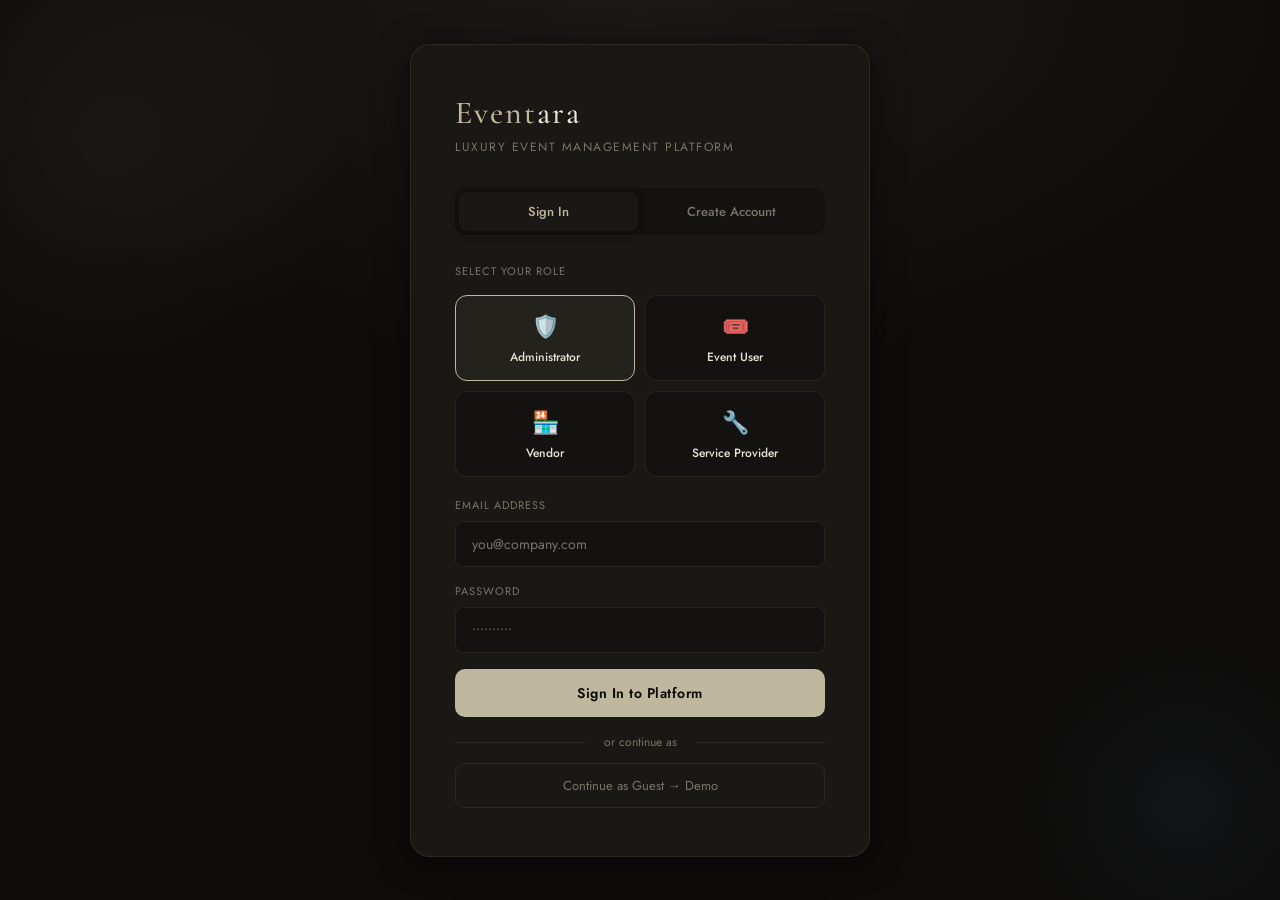
==== commit 4988d811: "Added user, vendor interfaces and added a payment module" ====
--- a/index.html
+++ b/index.html
@@ -10,6 +10,7 @@
   <link rel="stylesheet" href="css/layout.css">
   <link rel="stylesheet" href="css/components.css">
   <link rel="stylesheet" href="css/views.css">
+  <link rel="stylesheet" href="css/payment.css">
 </head>
 <body>
 
@@ -21,6 +22,7 @@
     <div class="auth-card">
       <div class="auth-logo">Event<span>ara</span></div>
       <div class="auth-tagline">Luxury Event Management Platform</div>
+
       <div class="auth-tabs">
         <button class="auth-tab active" onclick="switchAuthTab('login', this)">Sign In</button>
         <button class="auth-tab" onclick="switchAuthTab('register', this)">Create Account</button>
@@ -28,9 +30,30 @@
 
       <!-- LOGIN -->
       <div id="login-form">
+        <div style="margin-bottom:20px">
+          <div class="auth-field"><label>Select Your Role</label></div>
+          <div class="role-selector">
+            <div class="role-option selected" onclick="selectRole('admin', this)" id="role-admin">
+              <div class="role-option-icon">🛡️</div>
+              <div class="role-option-label">Administrator</div>
+            </div>
+            <div class="role-option" onclick="selectRole('user', this)" id="role-user">
+              <div class="role-option-icon">🎟️</div>
+              <div class="role-option-label">Event User</div>
+            </div>
+            <div class="role-option" onclick="selectRole('vendor', this)" id="role-vendor">
+              <div class="role-option-icon">🏪</div>
+              <div class="role-option-label">Vendor</div>
+            </div>
+            <div class="role-option" onclick="selectRole('provider', this)" id="role-provider">
+              <div class="role-option-icon">🔧</div>
+              <div class="role-option-label">Service Provider</div>
+            </div>
+          </div>
+        </div>
         <div class="auth-field">
           <label>Email Address</label>
-          <input type="email" placeholder="you@company.com">
+          <input type="email" id="login-email" placeholder="you@company.com">
         </div>
         <div class="auth-field">
           <label>Password</label>
@@ -63,11 +86,11 @@
         </div>
         <div class="auth-field">
           <label>Role</label>
-          <select class="auth-select">
-            <option>Event Organiser</option>
-            <option>Vendor</option>
-            <option>Service Provider</option>
-            <option>Administrator</option>
+          <select id="register-role" onchange="syncRegisterRole(this.value)">
+            <option value="admin">Administrator</option>
+            <option value="user">Event User / Attendee</option>
+            <option value="vendor">Vendor</option>
+            <option value="provider">Service Provider</option>
           </select>
         </div>
         <button class="auth-btn" onclick="enterApp()">Create My Account</button>
@@ -76,148 +99,86 @@
   </div>
 
   <!-- ══════════════ APP PAGE ══════════════ -->
-  <div id="app-page" style="display:none">
-
-    <!-- SIDEBAR -->
-    <aside class="sidebar">
-      <div class="sidebar-logo">Event<span>ara</span></div>
-
-      <div class="sidebar-section">Main</div>
-      <a class="nav-item active" onclick="showView('dashboard', this)">
-        <svg class="nav-icon" viewBox="0 0 24 24" fill="none" stroke="currentColor" stroke-width="1.5"><rect x="3" y="3" width="7" height="7" rx="1"/><rect x="14" y="3" width="7" height="7" rx="1"/><rect x="3" y="14" width="7" height="7" rx="1"/><rect x="14" y="14" width="7" height="7" rx="1"/></svg>
-        Dashboard
-      </a>
-      <a class="nav-item" onclick="showView('events', this)">
-        <svg class="nav-icon" viewBox="0 0 24 24" fill="none" stroke="currentColor" stroke-width="1.5"><rect x="3" y="4" width="18" height="18" rx="2"/><path d="M16 2v4M8 2v4M3 10h18"/></svg>
-        Events
-      </a>
-      <a class="nav-item" onclick="showView('registrations', this)">
-        <svg class="nav-icon" viewBox="0 0 24 24" fill="none" stroke="currentColor" stroke-width="1.5"><path d="M17 21v-2a4 4 0 0 0-4-4H5a4 4 0 0 0-4 4v2"/><circle cx="9" cy="7" r="4"/><path d="M23 21v-2a4 4 0 0 0-3-3.87M16 3.13a4 4 0 0 1 0 7.75"/></svg>
-        Registrations
-        <span class="nav-badge">12</span>
-      </a>
-
-      <div class="sidebar-section">Vendors &amp; Services</div>
-      <a class="nav-item" onclick="toggleVendorMenu(this)">
-        <svg class="nav-icon" viewBox="0 0 24 24" fill="none" stroke="currentColor" stroke-width="1.5"><path d="M3 9l9-7 9 7v11a2 2 0 0 1-2 2H5a2 2 0 0 1-2-2z"/><polyline points="9 22 9 12 15 12 15 22"/></svg>
-        Vendors
-        <svg style="width:14px;height:14px;margin-left:auto;transition:transform 0.2s" viewBox="0 0 24 24" fill="none" stroke="currentColor" stroke-width="2" id="vendor-arrow"><polyline points="6 9 12 15 18 9"/></svg>
-      </a>
-      <div class="vendor-nav-sub" id="vendor-sub">
-        <div class="nav-sub-item active" onclick="showView('vendors', null)">
-          <svg style="width:14px;height:14px" viewBox="0 0 24 24" fill="none" stroke="currentColor" stroke-width="1.5"><circle cx="12" cy="12" r="3"/><path d="M12 2v3M12 19v3M2 12h3M19 12h3"/></svg>
-          All Vendors
-        </div>
-        <div class="nav-sub-item" onclick="showView('event-vendors', null)">
-          <svg style="width:14px;height:14px" viewBox="0 0 24 24" fill="none" stroke="currentColor" stroke-width="1.5"><path d="M13 2L3 14h9l-1 8 10-12h-9l1-8z"/></svg>
-          Event Vendors
-        </div>
-      </div>
-
-      <a class="nav-item" onclick="showView('service-providers', this)">
-        <svg class="nav-icon" viewBox="0 0 24 24" fill="none" stroke="currentColor" stroke-width="1.5"><path d="M14.7 6.3a1 1 0 0 0 0 1.4l1.6 1.6a1 1 0 0 0 1.4 0l3.77-3.77a6 6 0 0 1-7.94 7.94l-6.91 6.91a2.12 2.12 0 0 1-3-3l6.91-6.91a6 6 0 0 1 7.94-7.94l-3.76 3.76z"/></svg>
-        Service Providers
-      </a>
-      <a class="nav-item" onclick="showView('event-services', this)">
-        <svg class="nav-icon" viewBox="0 0 24 24" fill="none" stroke="currentColor" stroke-width="1.5"><path d="M9 5H7a2 2 0 0 0-2 2v12a2 2 0 0 0 2 2h10a2 2 0 0 0 2-2V7a2 2 0 0 0-2-2h-2"/><rect x="9" y="3" width="6" height="4" rx="1"/></svg>
-        Event Services
-      </a>
-
-      <div class="sidebar-section">Finance &amp; Admin</div>
-      <a class="nav-item" onclick="showView('payments', this)">
-        <svg class="nav-icon" viewBox="0 0 24 24" fill="none" stroke="currentColor" stroke-width="1.5"><rect x="1" y="4" width="22" height="16" rx="2"/><path d="M1 10h22"/></svg>
-        Payments
-      </a>
-      <a class="nav-item" onclick="showView('users', this)">
-        <svg class="nav-icon" viewBox="0 0 24 24" fill="none" stroke="currentColor" stroke-width="1.5"><path d="M20 21v-2a4 4 0 0 0-4-4H8a4 4 0 0 0-4 4v2"/><circle cx="12" cy="7" r="4"/></svg>
-        Users
-      </a>
-      <a class="nav-item" onclick="showView('roles', this)">
-        <svg class="nav-icon" viewBox="0 0 24 24" fill="none" stroke="currentColor" stroke-width="1.5"><path d="M12 22s8-4 8-10V5l-8-3-8 3v7c0 6 8 10 8 10z"/></svg>
-        Roles
-      </a>
-
-      <div class="sidebar-bottom">
-        <div class="user-pill" onclick="logout()">
-          <div class="user-avatar">AR</div>
-          <div class="user-info-text">
-            <div class="user-name">Alexandra R.</div>
-            <div class="user-role">Administrator</div>
-          </div>
-          <svg style="width:14px;height:14px;margin-left:auto;color:rgba(255,255,255,0.25)" viewBox="0 0 24 24" fill="none" stroke="currentColor" stroke-width="1.5"><path d="M9 21H5a2 2 0 0 1-2-2V5a2 2 0 0 1 2-2h4M16 17l5-5-5-5M21 12H9"/></svg>
-        </div>
-      </div>
-    </aside>
-
-    <!-- MAIN -->
-    <div class="main-wrap">
-      <header class="topbar">
-        <div class="topbar-left">
-          <div>
-            <div class="page-title" id="page-title">Dashboard</div>
-            <div class="breadcrumb">
-              <span>Eventara</span><span>›</span><span id="bc-cur">Dashboard</span>
-            </div>
-          </div>
-        </div>
-        <div class="topbar-right">
-          <div class="search-bar">
-            <svg style="width:15px;height:15px;color:#BFB89E;flex-shrink:0" viewBox="0 0 24 24" fill="none" stroke="currentColor" stroke-width="2"><circle cx="11" cy="11" r="8"/><path d="m21 21-4.35-4.35"/></svg>
-            <input placeholder="Search events, vendors…">
-          </div>
-          <div class="notif-dot">
-            <svg style="width:16px;height:16px;color:#8A8070" viewBox="0 0 24 24" fill="none" stroke="currentColor" stroke-width="1.5"><path d="M18 8A6 6 0 0 0 6 8c0 7-3 9-3 9h18s-3-2-3-9M13.73 21a2 2 0 0 1-3.46 0"/></svg>
-          </div>
-          <button class="topbar-btn btn-primary" id="topbar-action" onclick="openCreateModal()">+ Create Event</button>
-        </div>
-      </header>
-
-      <div class="content">
-        <!-- Views are injected here -->
-        <div id="view-dashboard" class="view active"></div>
-        <div id="view-events" class="view"></div>
-        <div id="view-registrations" class="view"></div>
-        <div id="view-vendors" class="view"></div>
-        <div id="view-event-vendors" class="view"></div>
-        <div id="view-service-providers" class="view"></div>
-        <div id="view-event-services" class="view"></div>
-        <div id="view-payments" class="view"></div>
-        <div id="view-users" class="view"></div>
-        <div id="view-roles" class="view"></div>
-      </div>
-    </div>
-  </div>
-
-  <!-- CREATE MODAL -->
+  <div id="app-page">
+    <div class="portal-wrapper">
+
+      <!-- SIDEBAR -->
+      <aside class="sidebar" id="main-sidebar">
+        <div class="sidebar-logo">Event<span>ara</span></div>
+        <div id="sidebar-role-badge" class="sidebar-role-badge role-admin">Administrator</div>
+        <div id="sidebar-nav"></div>
+        <div class="sidebar-bottom">
+          <div class="user-pill" onclick="logout()">
+            <div class="user-avatar" id="user-avatar-initials">AR</div>
+            <div class="user-info-text">
+              <div class="user-name" id="user-display-name">Alexandra R.</div>
+              <div class="user-role" id="user-display-role">Administrator</div>
+            </div>
+            <svg style="width:14px;height:14px;margin-left:auto;color:rgba(255,255,255,0.25)"
+                 viewBox="0 0 24 24" fill="none" stroke="currentColor" stroke-width="1.5">
+              <path d="M9 21H5a2 2 0 0 1-2-2V5a2 2 0 0 1 2-2h4M16 17l5-5-5-5M21 12H9"/>
+            </svg>
+          </div>
+        </div>
+      </aside>
+
+      <!-- MAIN -->
+      <div class="main-wrap">
+        <header class="topbar">
+          <div class="topbar-left">
+            <div>
+              <div class="page-title" id="page-title">Dashboard</div>
+              <div class="breadcrumb">
+                <span>Eventara</span><span>›</span><span id="bc-cur">Dashboard</span>
+              </div>
+            </div>
+          </div>
+          <div class="topbar-right">
+            <div class="search-bar">
+              <svg style="width:15px;height:15px;color:#BFB89E;flex-shrink:0"
+                   viewBox="0 0 24 24" fill="none" stroke="currentColor" stroke-width="2">
+                <circle cx="11" cy="11" r="8"/><path d="m21 21-4.35-4.35"/>
+              </svg>
+              <input placeholder="Search events, vendors…">
+            </div>
+            <div class="notif-dot">
+              <svg style="width:16px;height:16px;color:#8A8070"
+                   viewBox="0 0 24 24" fill="none" stroke="currentColor" stroke-width="1.5">
+                <path d="M18 8A6 6 0 0 0 6 8c0 7-3 9-3 9h18s-3-2-3-9M13.73 21a2 2 0 0 1-3.46 0"/>
+              </svg>
+            </div>
+            <button class="topbar-btn btn-primary" id="topbar-action" onclick="openCreateModal()">
+              + Create Event
+            </button>
+          </div>
+        </header>
+
+        <div class="content" id="main-content">
+          <!-- Views are injected dynamically per role -->
+        </div>
+      </div>
+    </div>
+  </div>
+
+  <!-- CREATE / EDIT MODAL -->
   <div class="modal-backdrop" id="modal-backdrop" onclick="closeModal(event)">
     <div class="modal">
       <div class="modal-header">
         <div class="modal-title" id="modal-title">Create New Event</div>
         <button class="modal-close" onclick="closeModal(null)">✕</button>
       </div>
-      <div class="modal-body" id="modal-body">
-        <div class="form-row">
-          <div class="form-group"><label>Event Name</label><input class="form-control" type="text" placeholder="e.g. Annual Tech Summit 2027"></div>
-          <div class="form-group"><label>Event Date</label><input class="form-control" type="date"></div>
-        </div>
-        <div class="form-row">
-          <div class="form-group"><label>Venue</label><input class="form-control" placeholder="e.g. KICC, Nairobi"></div>
-          <div class="form-group"><label>Capacity</label><input class="form-control" type="number" placeholder="500"></div>
-        </div>
-        <div class="form-row full">
-          <div class="form-group"><label>Description</label><textarea class="form-control" rows="3" placeholder="Brief event description…"></textarea></div>
-        </div>
-        <div class="form-row">
-          <div class="form-group"><label>Status</label>
-            <select class="form-control"><option>Draft</option><option>Published</option><option>Invite Only</option></select>
-          </div>
-          <div class="form-group"><label>Ticket Price (KES)</label><input class="form-control" type="number" placeholder="0 for free"></div>
-        </div>
-        <div class="form-actions">
-          <button class="topbar-btn btn-primary" onclick="saveAndClose()">Save Event</button>
-          <button class="topbar-btn btn-ghost" onclick="closeModal(null)">Cancel</button>
-        </div>
-      </div>
+      <div class="modal-body" id="modal-body"></div>
+    </div>
+  </div>
+
+  <!-- PAYMENT MODAL -->
+  <div class="modal-backdrop" id="payment-modal" onclick="closePaymentModal(event)">
+    <div class="modal pay-modal">
+      <div class="modal-header">
+        <div class="modal-title">💳 Make Payment</div>
+        <button class="modal-close" onclick="closePaymentModal(null)">✕</button>
+      </div>
+      <div class="modal-body" id="payment-modal-body"></div>
     </div>
   </div>
 
@@ -230,7 +191,8 @@
       </div>
       <div class="modal-body">
         <p style="font-size:14px;color:var(--muted);margin-bottom:20px;line-height:1.7">
-          This action is <strong>permanent</strong> and cannot be undone. The record and all associated data will be removed.
+          This action is <strong>permanent</strong> and cannot be undone.
+          The record and all associated data will be removed.
         </p>
         <div style="display:flex;gap:10px">
           <button class="btn-delete-confirm" onclick="doDelete()">Yes, Delete</button>
@@ -244,7 +206,10 @@
   <div class="toast" id="toast"></div>
 
   <!-- SCRIPTS -->
+  <script src="js/config.js"></script>
   <script src="js/views.js"></script>
+  <script src="js/payment.js"></script>
+  <script src="js/modals.js"></script>
   <script src="js/app.js"></script>
 </body>
 </html>
--- a/css/base.css
+++ b/css/base.css
@@ -1,85 +1,43 @@
 /* ═══════════════════════════════════════
-   base.css — CSS Variables & Reset
+   base.css — Design Tokens & Reset
 ═══════════════════════════════════════ */
 
+/* ── DESIGN TOKENS ── */
+:root {
+  --bg:         #0D0C0B;
+  --surface:    #141210;
+  --panel:      #1A1814;
+  --border:     rgba(191, 184, 158, 0.10);
+  --gold:       #BFB89E;
+  --gold-lit:   #D4CBB0;
+  --muted:      #7A7468;
+  --text:       #E8E3D8;
+  --green:      #4E8B6A;
+  --red:        #8B4E4E;
+  --blue:       #4E6B8B;
+  --radius:     12px;
+  --shadow:     0 4px 32px rgba(0, 0, 0, 0.5);
+}
+
+/* ── RESET ── */
 *, *::before, *::after {
+  box-sizing: border-box;
   margin: 0;
   padding: 0;
-  box-sizing: border-box;
-}
-
-:root {
-  /* Gold Palette */
-  --gold:        #C9A84C;
-  --gold-light:  #E8CC7A;
-  --gold-pale:   #F7EFD4;
-  --gold-dark:   #8B6914;
-
-  /* Ink / Dark */
-  --ink:         #0D0D0D;
-  --ink-2:       #1A1A1A;
-  --ink-3:       #2C2C2C;
-
-  /* Cream / Light */
-  --cream:       #FAF8F3;
-  --cream-2:     #F2EDE0;
-  --cream-3:     #E8E0CC;
-  --white:       #FFFFFF;
-
-  /* Text */
-  --muted:       #8A8070;
-  --muted-2:     #BFB89E;
-
-  /* Semantic */
-  --danger:      #C0392B;
-  --success:     #1A6B3C;
-
-  /* Layout */
-  --sidebar-w:   260px;
-  --header-h:    68px;
-
-  /* Typography */
-  --font-display: 'Cormorant Garamond', Georgia, serif;
-  --font-body:    'Jost', sans-serif;
-
-  /* Shape */
-  --radius:      12px;
-  --radius-sm:   8px;
-  --radius-xs:   4px;
-
-  /* Elevation */
-  --shadow:      0 4px 32px rgba(13, 13, 13, 0.08);
-  --shadow-md:   0 8px 48px rgba(13, 13, 13, 0.14);
-
-  /* Motion */
-  --trans:       0.2s ease;
-}
-
-html {
-  font-size: 16px;
-  -webkit-font-smoothing: antialiased;
-  -moz-osx-font-smoothing: grayscale;
 }
 
 body {
-  font-family: var(--font-body);
-  background: var(--cream);
-  color: var(--ink);
-  font-size: 15px;
+  font-family: 'Jost', sans-serif;
+  background: var(--bg);
+  color: var(--text);
   min-height: 100vh;
   overflow-x: hidden;
 }
 
-a {
-  text-decoration: none;
-  color: inherit;
-}
+a { text-decoration: none; }
 
-button {
-  font-family: var(--font-body);
-  cursor: pointer;
-}
-
-input, select, textarea {
-  font-family: var(--font-body);
-}+/* ── CUSTOM SCROLLBAR ── */
+::-webkit-scrollbar        { width: 6px; height: 6px; }
+::-webkit-scrollbar-track  { background: transparent; }
+::-webkit-scrollbar-thumb  { background: rgba(191, 184, 158, 0.20); border-radius: 3px; }
+::-webkit-scrollbar-thumb:hover { background: rgba(191, 184, 158, 0.35); }
--- a/css/auth.css
+++ b/css/auth.css
@@ -1,23 +1,26 @@
 /* ═══════════════════════════════════════
-   auth.css — Login & Register Page
+   auth.css — Auth Page Styles
 ═══════════════════════════════════════ */
 
+/* ── PAGE SHELL ── */
 #auth-page {
+  min-height: 100vh;
   display: flex;
   align-items: center;
   justify-content: center;
-  min-height: 100vh;
-  background: var(--ink-2);
   position: relative;
   overflow: hidden;
 }
 
+/* ── BACKGROUND DECORATIONS ── */
 .auth-bg {
   position: absolute;
   inset: 0;
-  background:
-    radial-gradient(ellipse 80% 60% at 30% 50%, #2A200A 0%, var(--ink-2) 60%),
-    radial-gradient(ellipse 60% 80% at 80% 80%, #1C1506 0%, transparent 70%);
+  background: radial-gradient(
+    ellipse 80% 60% at 50% 0%,
+    rgba(191, 184, 158, 0.08) 0%,
+    transparent 70%
+  );
 }
 
 .auth-orb {
@@ -25,182 +28,209 @@
   width: 500px;
   height: 500px;
   border-radius: 50%;
-  background: radial-gradient(circle, rgba(201, 168, 76, 0.12) 0%, transparent 70%);
+  background: radial-gradient(circle, rgba(191, 184, 158, 0.06), transparent 70%);
   top: -100px;
-  left: -100px;
-  animation: pulse 6s ease-in-out infinite;
+  left: -150px;
+  animation: orb-drift 8s ease-in-out infinite alternate;
 }
 
 .auth-orb2 {
   position: absolute;
-  width: 400px;
-  height: 400px;
+  width: 350px;
+  height: 350px;
   border-radius: 50%;
-  background: radial-gradient(circle, rgba(201, 168, 76, 0.08) 0%, transparent 70%);
-  bottom: -100px;
-  right: -50px;
-  animation: pulse 8s ease-in-out infinite reverse;
-}
-
-@keyframes pulse {
-  0%, 100% { transform: scale(1);    opacity: 1; }
-  50%       { transform: scale(1.15); opacity: 0.7; }
-}
-
-/* ── Card ── */
+  background: radial-gradient(circle, rgba(78, 107, 139, 0.08), transparent 70%);
+  bottom: -80px;
+  right: -80px;
+  animation: orb-drift 10s ease-in-out infinite alternate-reverse;
+}
+
+@keyframes orb-drift {
+  from { transform: translate(0, 0) scale(1); }
+  to   { transform: translate(30px, 20px) scale(1.05); }
+}
+
+/* ── CARD ── */
 .auth-card {
   position: relative;
-  z-index: 1;
-  width: 460px;
-  max-width: 92vw;
-  background: rgba(255, 255, 255, 0.04);
-  border: 1px solid rgba(201, 168, 76, 0.2);
+  background: var(--panel);
+  border: 1px solid var(--border);
   border-radius: 20px;
-  padding: 52px 48px;
-  backdrop-filter: blur(20px);
-  box-shadow:
-    0 32px 80px rgba(0, 0, 0, 0.5),
-    inset 0 1px 0 rgba(201, 168, 76, 0.15);
-}
-
+  padding: 48px 44px;
+  width: 100%;
+  max-width: 460px;
+  box-shadow: var(--shadow);
+}
+
+/* ── BRANDING ── */
 .auth-logo {
-  font-family: var(--font-display);
-  font-size: 38px;
-  font-weight: 300;
-  letter-spacing: 0.08em;
-  color: var(--white);
-  text-align: center;
+  font-family: 'Cormorant Garamond', serif;
+  font-size: 32px;
+  font-weight: 500;
+  letter-spacing: 2px;
+  color: var(--gold);
   margin-bottom: 6px;
 }
-.auth-logo span { color: var(--gold); }
+
+.auth-logo span { color: var(--text); }
 
 .auth-tagline {
-  text-align: center;
   font-size: 12px;
-  font-weight: 300;
-  letter-spacing: 0.18em;
+  color: var(--muted);
+  letter-spacing: 1.5px;
   text-transform: uppercase;
-  color: rgba(255, 255, 255, 0.35);
-  margin-bottom: 40px;
-}
-
-/* ── Tabs ── */
+  margin-bottom: 32px;
+}
+
+/* ── TABS ── */
 .auth-tabs {
   display: flex;
-  margin-bottom: 36px;
-  background: rgba(255, 255, 255, 0.05);
-  border-radius: var(--radius-sm);
-  padding: 3px;
+  gap: 4px;
+  background: var(--surface);
+  padding: 4px;
+  border-radius: 10px;
+  margin-bottom: 28px;
 }
 
 .auth-tab {
   flex: 1;
   padding: 10px;
-  font-family: var(--font-body);
+  border: none;
+  background: transparent;
+  color: var(--muted);
+  font-family: 'Jost', sans-serif;
   font-size: 13px;
   font-weight: 500;
-  letter-spacing: 0.06em;
-  text-transform: uppercase;
-  background: transparent;
-  border: none;
-  color: rgba(255, 255, 255, 0.4);
-  cursor: pointer;
-  border-radius: 6px;
-  transition: var(--trans);
-}
+  cursor: pointer;
+  border-radius: 8px;
+  transition: all 0.2s;
+}
+
 .auth-tab.active {
-  background: var(--gold);
-  color: var(--ink);
-}
-
-/* ── Fields ── */
-.auth-field {
-  margin-bottom: 18px;
-}
+  background: var(--panel);
+  color: var(--gold);
+  box-shadow: 0 2px 8px rgba(0, 0, 0, 0.3);
+}
+
+/* ── ROLE SELECTOR ── */
+.role-selector {
+  display: grid;
+  grid-template-columns: 1fr 1fr;
+  gap: 10px;
+  margin-bottom: 20px;
+}
+
+.role-option {
+  border: 1px solid var(--border);
+  background: var(--surface);
+  border-radius: var(--radius);
+  padding: 14px 12px;
+  cursor: pointer;
+  transition: all 0.2s;
+  text-align: center;
+}
+
+.role-option:hover  { border-color: rgba(191, 184, 158, 0.30); }
+
+.role-option.selected {
+  border-color: var(--gold);
+  background: rgba(191, 184, 158, 0.06);
+}
+
+.role-option-icon  { font-size: 22px; margin-bottom: 6px; }
+
+.role-option-label {
+  font-size: 12px;
+  font-weight: 500;
+  color: var(--text);
+}
+
+/* ── FORM FIELDS ── */
+.auth-field { margin-bottom: 16px; }
+
 .auth-field label {
   display: block;
   font-size: 11px;
-  font-weight: 500;
-  letter-spacing: 0.14em;
+  letter-spacing: 1px;
   text-transform: uppercase;
-  color: rgba(255, 255, 255, 0.4);
+  color: var(--muted);
   margin-bottom: 8px;
 }
+
 .auth-field input,
-.auth-select {
-  width: 100%;
-  padding: 14px 18px;
-  background: rgba(255, 255, 255, 0.06);
-  border: 1px solid rgba(201, 168, 76, 0.2);
-  border-radius: var(--radius-sm);
-  color: var(--white);
-  font-family: var(--font-body);
+.auth-field select {
+  width: 100%;
+  background: var(--surface);
+  border: 1px solid var(--border);
+  border-radius: 8px;
+  padding: 12px 16px;
+  color: var(--text);
+  font-family: 'Jost', sans-serif;
   font-size: 14px;
-  transition: var(--trans);
   outline: none;
-  appearance: none;
-}
+  transition: border-color 0.2s;
+}
+
 .auth-field input:focus,
-.auth-select:focus {
-  border-color: rgba(201, 168, 76, 0.6);
-  background: rgba(255, 255, 255, 0.09);
-}
-.auth-field input::placeholder { color: rgba(255, 255, 255, 0.2); }
-
-/* ── Buttons ── */
+.auth-field select:focus  { border-color: rgba(191, 184, 158, 0.40); }
+
+.auth-field select option { background: var(--surface); }
+
+/* ── BUTTONS ── */
 .auth-btn {
   width: 100%;
-  padding: 16px;
-  margin-top: 8px;
+  padding: 14px;
   background: var(--gold);
+  color: #0D0C0B;
   border: none;
-  border-radius: var(--radius-sm);
-  color: var(--ink);
-  font-family: var(--font-body);
+  border-radius: 10px;
+  font-family: 'Jost', sans-serif;
+  font-size: 14px;
+  font-weight: 600;
+  letter-spacing: 0.5px;
+  cursor: pointer;
+  transition: all 0.2s;
+  margin-bottom: 16px;
+}
+
+.auth-btn:hover { background: var(--gold-lit); }
+
+.auth-alt-link {
+  width: 100%;
+  padding: 12px;
+  background: transparent;
+  color: var(--muted);
+  border: 1px solid var(--border);
+  border-radius: 10px;
+  font-family: 'Jost', sans-serif;
   font-size: 13px;
-  font-weight: 600;
-  letter-spacing: 0.12em;
-  text-transform: uppercase;
-  cursor: pointer;
-  transition: var(--trans);
-}
-.auth-btn:hover {
-  background: var(--gold-light);
-  transform: translateY(-1px);
-  box-shadow: 0 8px 24px rgba(201, 168, 76, 0.3);
-}
-
+  cursor: pointer;
+  transition: all 0.2s;
+}
+
+.auth-alt-link:hover {
+  color: var(--gold);
+  border-color: rgba(191, 184, 158, 0.30);
+}
+
+/* ── DIVIDER ── */
 .auth-divider {
-  display: flex;
-  align-items: center;
-  gap: 12px;
-  margin: 20px 0;
-  color: rgba(255, 255, 255, 0.2);
+  text-align: center;
   font-size: 12px;
-}
+  color: var(--muted);
+  margin-bottom: 12px;
+  position: relative;
+}
+
 .auth-divider::before,
 .auth-divider::after {
   content: '';
-  flex: 1;
+  position: absolute;
+  top: 50%;
+  width: 35%;
   height: 1px;
-  background: rgba(201, 168, 76, 0.15);
-}
-
-.auth-alt-link {
-  width: 100%;
-  padding: 14px;
-  background: transparent;
-  border: 1px solid rgba(201, 168, 76, 0.25);
-  border-radius: var(--radius-sm);
-  color: rgba(255, 255, 255, 0.6);
-  font-family: var(--font-body);
-  font-size: 13px;
-  font-weight: 400;
-  cursor: pointer;
-  transition: var(--trans);
-  letter-spacing: 0.04em;
-}
-.auth-alt-link:hover {
-  border-color: rgba(201, 168, 76, 0.5);
-  color: var(--white);
-}+  background: var(--border);
+}
+
+.auth-divider::before { left: 0; }
+.auth-divider::after  { right: 0; }
--- a/css/layout.css
+++ b/css/layout.css
@@ -1,261 +1,275 @@
 /* ═══════════════════════════════════════
-   layout.css — Sidebar, Topbar, Main Wrap
+   layout.css — App Shell, Sidebar, Topbar
 ═══════════════════════════════════════ */
 
-/* ── Sidebar ── */
+/* ── APP PAGE ── */
+#app-page {
+  display: none;
+  height: 100vh;
+  overflow: hidden;
+}
+
+/* ── PORTAL WRAPPER ── */
+.portal-wrapper {
+  display: flex;
+  height: 100vh;
+}
+
+/* ═══ SIDEBAR ═══ */
 .sidebar {
-  position: fixed;
-  top: 0;
-  left: 0;
-  width: var(--sidebar-w);
-  height: 100vh;
-  background: var(--ink-2);
+  width: 240px;
+  min-width: 240px;
+  background: var(--panel);
+  border-right: 1px solid var(--border);
+  display: flex;
+  flex-direction: column;
+  padding: 24px 0 0;
   overflow-y: auto;
-  z-index: 200;
-  border-right: 1px solid rgba(201, 168, 76, 0.1);
-  display: flex;
-  flex-direction: column;
-}
-.sidebar::-webkit-scrollbar { width: 3px; }
-.sidebar::-webkit-scrollbar-thumb {
-  background: rgba(201, 168, 76, 0.2);
-  border-radius: 2px;
+  overflow-x: hidden;
 }
 
 .sidebar-logo {
-  padding: 28px 24px 20px;
-  font-family: var(--font-display);
-  font-size: 26px;
-  font-weight: 300;
-  letter-spacing: 0.08em;
-  color: var(--white);
-  border-bottom: 1px solid rgba(255, 255, 255, 0.05);
-}
-.sidebar-logo span { color: var(--gold); }
-
+  font-family: 'Cormorant Garamond', serif;
+  font-size: 24px;
+  font-weight: 500;
+  color: var(--gold);
+  letter-spacing: 2px;
+  padding: 0 22px 20px;
+  border-bottom: 1px solid var(--border);
+  margin-bottom: 16px;
+}
+
+.sidebar-logo span { color: var(--text); }
+
+/* ── ROLE BADGE ── */
+.sidebar-role-badge {
+  margin: 0 16px 16px;
+  padding: 10px 14px;
+  border-radius: 8px;
+  font-size: 11px;
+  font-weight: 500;
+  letter-spacing: 0.5px;
+  text-align: center;
+  text-transform: uppercase;
+}
+
+.role-admin    { background: rgba(191, 184, 158, 0.12); color: var(--gold); }
+.role-user     { background: rgba(78, 107, 139, 0.15);  color: #7EB0D4; }
+.role-vendor   { background: rgba(78, 139, 106, 0.15);  color: #7EC4A0; }
+.role-provider { background: rgba(139, 78, 78, 0.15);   color: #D47E7E; }
+
+/* ── SIDEBAR NAV ── */
 .sidebar-section {
-  padding: 20px 16px 8px;
   font-size: 10px;
-  font-weight: 600;
-  letter-spacing: 0.2em;
+  letter-spacing: 1.5px;
   text-transform: uppercase;
-  color: rgba(255, 255, 255, 0.2);
-}
-
-/* ── Nav Items ── */
+  color: var(--muted);
+  padding: 16px 22px 8px;
+}
+
 .nav-item {
   display: flex;
   align-items: center;
-  gap: 12px;
-  padding: 11px 16px;
-  border-radius: var(--radius-sm);
-  margin: 2px 8px;
-  cursor: pointer;
-  transition: var(--trans);
-  color: rgba(255, 255, 255, 0.5);
-  font-size: 13.5px;
+  gap: 10px;
+  padding: 10px 22px;
+  cursor: pointer;
+  font-size: 13px;
   font-weight: 400;
-  position: relative;
-}
+  color: var(--muted);
+  border-left: 2px solid transparent;
+  transition: all 0.15s;
+  text-decoration: none;
+}
+
 .nav-item:hover {
-  background: rgba(255, 255, 255, 0.05);
-  color: rgba(255, 255, 255, 0.85);
-}
+  color: var(--text);
+  background: rgba(191, 184, 158, 0.04);
+}
+
 .nav-item.active {
-  background: rgba(201, 168, 76, 0.12);
   color: var(--gold);
-}
-.nav-item.active::before {
-  content: '';
-  position: absolute;
-  left: -8px;
-  top: 50%;
-  transform: translateY(-50%);
-  width: 3px;
-  height: 60%;
-  background: var(--gold);
-  border-radius: 0 2px 2px 0;
+  border-left-color: var(--gold);
+  background: rgba(191, 184, 158, 0.06);
 }
 
 .nav-icon {
-  width: 18px;
-  height: 18px;
-  opacity: 0.7;
+  width: 16px;
+  height: 16px;
   flex-shrink: 0;
 }
-.nav-item.active .nav-icon { opacity: 1; }
 
 .nav-badge {
   margin-left: auto;
   background: var(--gold);
-  color: var(--ink);
+  color: #0D0C0B;
   font-size: 10px;
-  font-weight: 700;
+  font-weight: 600;
   padding: 2px 7px;
-  border-radius: 20px;
-}
-
-/* ── Vendor Sub Menu ── */
+  border-radius: 10px;
+}
+
+/* ── VENDOR SUB-MENU ── */
 .vendor-nav-sub {
   max-height: 0;
   overflow: hidden;
-  transition: max-height 0.35s ease;
-}
-.vendor-nav-sub.open { max-height: 300px; }
+  transition: max-height 0.3s ease;
+}
+
+.vendor-nav-sub.open { max-height: 200px; }
 
 .nav-sub-item {
   display: flex;
   align-items: center;
   gap: 10px;
-  padding: 9px 16px 9px 42px;
-  border-radius: var(--radius-sm);
-  margin: 2px 8px;
-  cursor: pointer;
-  transition: var(--trans);
-  color: rgba(255, 255, 255, 0.35);
-  font-size: 12.5px;
-}
-.nav-sub-item:hover {
-  color: rgba(255, 255, 255, 0.7);
-  background: rgba(255, 255, 255, 0.04);
-}
-.nav-sub-item.active { color: var(--gold-light); }
-
-/* ── Sidebar Bottom ── */
+  padding: 8px 22px 8px 42px;
+  cursor: pointer;
+  font-size: 12px;
+  color: var(--muted);
+  transition: color 0.15s;
+}
+
+.nav-sub-item:hover  { color: var(--text); }
+.nav-sub-item.active { color: var(--gold); }
+
+/* ── SIDEBAR BOTTOM ── */
 .sidebar-bottom {
+  margin-top: auto;
   padding: 16px;
-  margin-top: auto;
-  border-top: 1px solid rgba(255, 255, 255, 0.05);
-}
+  border-top: 1px solid var(--border);
+}
+
 .user-pill {
   display: flex;
   align-items: center;
   gap: 10px;
   padding: 10px 12px;
-  background: rgba(255, 255, 255, 0.05);
-  border-radius: var(--radius-sm);
-  cursor: pointer;
-  transition: var(--trans);
-}
-.user-pill:hover { background: rgba(255, 255, 255, 0.08); }
+  border-radius: 10px;
+  cursor: pointer;
+  transition: background 0.15s;
+}
+
+.user-pill:hover { background: rgba(255, 255, 255, 0.04); }
 
 .user-avatar {
-  width: 32px;
-  height: 32px;
+  width: 34px;
+  height: 34px;
   border-radius: 50%;
-  background: var(--gold);
+  background: rgba(191, 184, 158, 0.2);
+  color: var(--gold);
+  font-size: 11px;
+  font-weight: 600;
   display: flex;
   align-items: center;
   justify-content: center;
+  flex-shrink: 0;
+}
+
+.user-info-text { flex: 1; min-width: 0; }
+
+.user-name {
   font-size: 13px;
-  font-weight: 600;
-  color: var(--ink);
+  font-weight: 500;
+  color: var(--text);
+  white-space: nowrap;
+  overflow: hidden;
+  text-overflow: ellipsis;
+}
+
+.user-role { font-size: 11px; color: var(--muted); }
+
+/* ═══ TOPBAR ═══ */
+.main-wrap {
+  flex: 1;
+  display: flex;
+  flex-direction: column;
+  overflow: hidden;
+}
+
+.topbar {
+  display: flex;
+  align-items: center;
+  justify-content: space-between;
+  padding: 18px 32px;
+  border-bottom: 1px solid var(--border);
+  background: var(--panel);
+  gap: 16px;
   flex-shrink: 0;
 }
-.user-name  { font-size: 13px; font-weight: 500; color: var(--white); }
-.user-role  { font-size: 11px; color: rgba(255, 255, 255, 0.35); }
-
-/* ── Main Wrap ── */
-.main-wrap {
-  margin-left: var(--sidebar-w);
-  display: flex;
-  flex-direction: column;
-  min-height: 100vh;
-}
-
-/* ── Topbar ── */
-.topbar {
-  height: var(--header-h);
-  background: var(--white);
-  border-bottom: 1px solid var(--cream-3);
-  display: flex;
-  align-items: center;
-  justify-content: space-between;
-  padding: 0 32px;
-  position: sticky;
-  top: 0;
-  z-index: 100;
-}
-.topbar-left  { display: flex; align-items: center; gap: 20px; }
-.topbar-right { display: flex; align-items: center; gap: 14px; }
-
-.page-title {
-  font-family: var(--font-display);
-  font-size: 24px;
-  font-weight: 400;
-  color: var(--ink);
-  letter-spacing: 0.02em;
-}
+
+.topbar-left .page-title {
+  font-family: 'Cormorant Garamond', serif;
+  font-size: 22px;
+  font-weight: 500;
+  color: var(--text);
+}
+
 .breadcrumb {
+  display: flex;
+  align-items: center;
+  gap: 6px;
   font-size: 12px;
   color: var(--muted);
-  letter-spacing: 0.04em;
-  display: flex;
-  align-items: center;
-  gap: 6px;
-}
-
-/* Search */
+  margin-top: 2px;
+}
+
+.topbar-right {
+  display: flex;
+  align-items: center;
+  gap: 12px;
+}
+
 .search-bar {
   display: flex;
   align-items: center;
-  gap: 10px;
-  background: var(--cream);
-  border: 1px solid var(--cream-3);
-  border-radius: var(--radius-sm);
-  padding: 9px 16px;
-  transition: var(--trans);
-}
-.search-bar:focus-within {
-  border-color: var(--gold);
-  background: var(--white);
-}
+  gap: 8px;
+  background: var(--surface);
+  border: 1px solid var(--border);
+  border-radius: 8px;
+  padding: 9px 14px;
+  width: 220px;
+}
+
 .search-bar input {
-  background: transparent;
+  flex: 1;
+  background: none;
   border: none;
   outline: none;
-  font-size: 13.5px;
-  color: var(--ink);
-  width: 220px;
-}
-.search-bar input::placeholder { color: var(--muted-2); }
-
-/* Notification dot */
+  font-family: 'Jost', sans-serif;
+  font-size: 13px;
+  color: var(--text);
+}
+
+.search-bar input::placeholder { color: var(--muted); }
+
 .notif-dot {
   width: 36px;
   height: 36px;
   border-radius: 50%;
-  background: var(--cream-2);
+  background: var(--surface);
+  border: 1px solid var(--border);
   display: flex;
   align-items: center;
   justify-content: center;
   cursor: pointer;
-  position: relative;
-  border: 1px solid var(--cream-3);
-  transition: var(--trans);
-}
-.notif-dot:hover { border-color: var(--gold); }
-.notif-dot::after {
-  content: '';
-  position: absolute;
-  top: 7px;
-  right: 7px;
-  width: 7px;
-  height: 7px;
-  background: var(--gold);
-  border-radius: 50%;
-  border: 2px solid var(--white);
-}
-
-/* ── Content ── */
-.content { padding: 32px; flex: 1; }
-
-/* ── Views ── */
-.view { display: none; }
-.view.active { display: block; }
-
-/* ── Responsive ── */
+  transition: border-color 0.2s;
+}
+
+.notif-dot:hover { border-color: rgba(191, 184, 158, 0.3); }
+
+/* ═══ CONTENT AREA ═══ */
+.content {
+  flex: 1;
+  overflow-y: auto;
+  padding: 28px 32px;
+}
+
+.view         { display: none; }
+.view.active  { display: block; }
+
+/* ── RESPONSIVE ── */
 @media (max-width: 900px) {
-  .sidebar { transform: translateX(-100%); }
-  .main-wrap { margin-left: 0; }
+  .sidebar          { width: 200px; min-width: 200px; }
+  .topbar           { padding: 14px 20px; }
+  .content          { padding: 20px; }
+  .search-bar       { width: 160px; }
 }
--- a/css/components.css
+++ b/css/components.css
@@ -1,311 +1,201 @@
 /* ═══════════════════════════════════════
-   components.css — Buttons, Badges, Modals,
-                    Forms, Toast, Tables
+   components.css — Buttons, Badges,
+   Modals, Toast, Form Controls
 ═══════════════════════════════════════ */
 
-/* ── Buttons ── */
+/* ═══ BUTTONS ═══ */
 .topbar-btn {
   padding: 9px 20px;
-  border-radius: var(--radius-sm);
-  font-size: 12px;
-  font-weight: 500;
-  letter-spacing: 0.08em;
+  border-radius: 8px;
+  font-family: 'Jost', sans-serif;
+  font-size: 13px;
+  font-weight: 500;
   cursor: pointer;
-  transition: var(--trans);
-  font-family: var(--font-body);
-}
+  transition: all 0.2s;
+  border: 1px solid transparent;
+}
+
 .btn-primary {
   background: var(--gold);
-  border: none;
-  color: var(--ink);
-}
-.btn-primary:hover {
-  background: var(--gold-light);
-  transform: translateY(-1px);
-  box-shadow: 0 4px 16px rgba(201, 168, 76, 0.3);
-}
+  color: #0D0C0B;
+  border-color: var(--gold);
+}
+
+.btn-primary:hover { background: var(--gold-lit); }
+
 .btn-ghost {
   background: transparent;
-  border: 1px solid var(--cream-3);
-  color: var(--ink-3);
-}
+  color: var(--muted);
+  border-color: var(--border);
+}
+
 .btn-ghost:hover {
-  border-color: var(--gold);
-  color: var(--gold);
-}
+  color: var(--text);
+  border-color: rgba(191, 184, 158, 0.3);
+}
+
 .btn-danger {
   background: transparent;
-  border: 1px solid #f5c6c2;
-  color: var(--danger);
-  font-size: 12px;
-  padding: 7px 14px;
-}
-.btn-danger:hover {
-  background: var(--danger);
-  color: var(--white);
-}
+  color: #C0392B;
+  border: 1px solid rgba(192, 57, 43, 0.25);
+  padding: 6px 14px;
+  font-size: 11px;
+}
+
+.btn-danger:hover { background: rgba(192, 57, 43, 0.10); }
+
 .btn-delete-confirm {
   flex: 1;
-  padding: 12px 20px;
-  background: var(--danger);
+  padding: 12px;
+  background: rgba(192, 57, 43, 0.15);
+  color: #e74c3c;
+  border: 1px solid rgba(192, 57, 43, 0.30);
+  border-radius: 8px;
+  font-family: 'Jost', sans-serif;
+  font-size: 14px;
+  font-weight: 500;
+  cursor: pointer;
+  transition: all 0.2s;
+}
+
+.btn-delete-confirm:hover { background: rgba(192, 57, 43, 0.25); }
+
+/* ═══ BADGES ═══ */
+.badge {
+  display: inline-block;
+  padding: 3px 10px;
+  border-radius: 6px;
+  font-size: 11px;
+  font-weight: 500;
+}
+
+.badge-green  { background: rgba(78, 139, 106, 0.20); color: #7EC4A0; }
+.badge-gold   { background: rgba(191, 184, 158, 0.15); color: var(--gold); }
+.badge-blue   { background: rgba(78, 107, 139, 0.20); color: #7EB0D4; }
+.badge-gray   { background: rgba(122, 116, 104, 0.20); color: var(--muted); }
+.badge-red    { background: rgba(139, 78, 78, 0.20); color: #D47E7E; }
+
+/* ═══ MODALS ═══ */
+.modal-backdrop {
+  position: fixed;
+  inset: 0;
+  background: rgba(0, 0, 0, 0.60);
+  backdrop-filter: blur(6px);
+  display: none;
+  align-items: center;
+  justify-content: center;
+  z-index: 1000;
+}
+
+.modal-backdrop.open { display: flex; }
+
+.modal {
+  background: var(--panel);
+  border: 1px solid var(--border);
+  border-radius: 16px;
+  width: 560px;
+  max-width: 96vw;
+  max-height: 90vh;
+  overflow-y: auto;
+  box-shadow: var(--shadow);
+}
+
+.modal-header {
+  display: flex;
+  align-items: center;
+  justify-content: space-between;
+  padding: 24px 28px;
+  border-bottom: 1px solid var(--border);
+}
+
+.modal-title {
+  font-family: 'Cormorant Garamond', serif;
+  font-size: 24px;
+  font-weight: 500;
+}
+
+.modal-close {
+  width: 32px;
+  height: 32px;
+  border-radius: 50%;
+  background: var(--surface);
   border: none;
-  color: white;
-  border-radius: var(--radius-sm);
-  font-family: var(--font-body);
-  font-size: 13px;
-  font-weight: 600;
+  color: var(--muted);
+  font-size: 14px;
   cursor: pointer;
-  transition: var(--trans);
-}
-.btn-delete-confirm:hover {
-  background: #a93226;
-  transform: translateY(-1px);
-}
-
-/* ── Badges ── */
-.badge {
-  display: inline-flex;
+  display: flex;
   align-items: center;
-  padding: 3px 10px;
-  border-radius: 20px;
-  font-size: 11px;
-  font-weight: 500;
-  letter-spacing: 0.04em;
-}
-.badge-gold  { background: var(--gold-pale); color: var(--gold-dark); }
-.badge-green { background: #D4EDDA;         color: var(--success);  }
-.badge-red   { background: #FDECEA;         color: var(--danger);   }
-.badge-gray  { background: var(--cream-2);  color: var(--muted);    }
-.badge-blue  { background: #E3EEF9;         color: #1A4E8A;         }
-
-/* ── Data Table ── */
-.table-wrap {
-  background: var(--white);
-  border-radius: var(--radius);
-  border: 1px solid var(--cream-3);
-  overflow: hidden;
-}
-.data-table {
-  width: 100%;
-  border-collapse: collapse;
-}
-.data-table th {
-  padding: 14px 18px;
-  text-align: left;
-  font-size: 10px;
-  font-weight: 600;
-  letter-spacing: 0.16em;
-  text-transform: uppercase;
-  color: var(--muted);
-  background: var(--cream);
-  border-bottom: 1px solid var(--cream-3);
-}
-.data-table td {
-  padding: 15px 18px;
-  font-size: 13.5px;
-  color: var(--ink-3);
-  border-bottom: 1px solid var(--cream-2);
-}
-.data-table tr:last-child td { border-bottom: none; }
-.data-table tbody tr:hover  { background: var(--cream); }
-.data-table .mono {
-  font-family: monospace;
-  font-size: 12px;
-  color: var(--muted);
-}
-.data-table .serif-num {
-  font-family: var(--font-display);
-  font-size: 16px;
-}
-
-/* ── Form ── */
+  justify-content: center;
+  transition: color 0.2s;
+}
+
+.modal-close:hover { color: var(--text); }
+
+.modal-body { padding: 24px 28px; }
+
+/* ═══ FORM CONTROLS (inside modals & views) ═══ */
 .form-row {
   display: grid;
   grid-template-columns: 1fr 1fr;
-  gap: 18px;
-  margin-bottom: 18px;
-}
+  gap: 16px;
+  margin-bottom: 16px;
+}
+
 .form-row.full { grid-template-columns: 1fr; }
 
 .form-group label {
   display: block;
   font-size: 11px;
-  font-weight: 600;
-  letter-spacing: 0.12em;
+  letter-spacing: 1px;
   text-transform: uppercase;
   color: var(--muted);
   margin-bottom: 8px;
 }
+
 .form-control {
   width: 100%;
-  padding: 12px 16px;
-  background: var(--cream);
-  border: 1px solid var(--cream-3);
-  border-radius: var(--radius-sm);
-  font-family: var(--font-body);
+  background: var(--surface);
+  border: 1px solid var(--border);
+  border-radius: 8px;
+  padding: 11px 14px;
+  color: var(--text);
+  font-family: 'Jost', sans-serif;
   font-size: 14px;
-  color: var(--ink);
-  transition: var(--trans);
   outline: none;
-  appearance: none;
-}
-.form-control:focus {
-  border-color: var(--gold);
-  background: var(--white);
-  box-shadow: 0 0 0 3px rgba(201, 168, 76, 0.1);
-}
-.form-control::placeholder { color: var(--muted-2); }
-textarea.form-control { resize: vertical; }
+  transition: border-color 0.2s;
+}
+
+.form-control:focus          { border-color: rgba(191, 184, 158, 0.40); }
+.form-control option         { background: var(--surface); }
+textarea.form-control        { resize: vertical; }
 
 .form-actions {
   display: flex;
-  gap: 12px;
-  margin-top: 8px;
-  padding-top: 20px;
-  border-top: 1px solid var(--cream-2);
-}
-
-/* ── Modal ── */
-.modal-backdrop {
-  position: fixed;
-  inset: 0;
-  background: rgba(0, 0, 0, 0.5);
-  z-index: 500;
-  display: none;
-  align-items: center;
-  justify-content: center;
-  backdrop-filter: blur(4px);
-}
-.modal-backdrop.open { display: flex; }
-
-.modal {
-  background: var(--white);
-  border-radius: 16px;
-  width: 540px;
-  max-width: 92vw;
-  max-height: 88vh;
-  overflow-y: auto;
-  box-shadow: 0 32px 80px rgba(0, 0, 0, 0.3);
-  border: 1px solid var(--cream-3);
-}
-.modal-header {
-  padding: 24px 28px 20px;
-  border-bottom: 1px solid var(--cream-2);
-  display: flex;
-  align-items: center;
-  justify-content: space-between;
-  position: sticky;
-  top: 0;
-  background: var(--white);
-  z-index: 1;
-}
-.modal-title {
-  font-family: var(--font-display);
-  font-size: 24px;
-  font-weight: 400;
-  color: var(--ink);
-}
-.modal-close {
-  width: 30px;
-  height: 30px;
-  border-radius: 50%;
-  background: var(--cream);
-  border: none;
-  cursor: pointer;
-  font-size: 16px;
-  display: flex;
-  align-items: center;
-  justify-content: center;
-  color: var(--muted);
-  transition: var(--trans);
-}
-.modal-close:hover { background: var(--cream-3); }
-.modal-body { padding: 24px 28px 28px; }
-
-/* ── Toast ── */
+  gap: 10px;
+  margin-top: 20px;
+}
+
+/* ═══ TOAST ═══ */
 .toast {
   position: fixed;
   bottom: 28px;
   right: 28px;
+  background: var(--panel);
+  border: 1px solid var(--border);
+  color: var(--text);
+  padding: 14px 20px;
+  border-radius: 10px;
+  font-size: 13px;
+  font-weight: 500;
+  box-shadow: var(--shadow);
+  transform: translateY(20px);
+  opacity: 0;
+  transition: all 0.3s;
   z-index: 9999;
-  background: var(--ink-2);
-  color: var(--white);
-  padding: 14px 22px;
-  border-radius: var(--radius-sm);
-  font-size: 13px;
-  font-weight: 400;
-  border-left: 3px solid var(--gold);
-  box-shadow: var(--shadow-md);
-  transform: translateY(80px);
-  opacity: 0;
-  transition: all 0.3s ease;
-  pointer-events: none;
-}
+  max-width: 320px;
+}
+
 .toast.show {
   transform: translateY(0);
   opacity: 1;
-}
-
-/* ── Section Header ── */
-.section-header {
-  display: flex;
-  align-items: center;
-  justify-content: space-between;
-  margin-bottom: 20px;
-}
-.section-title {
-  font-family: var(--font-display);
-  font-size: 22px;
-  font-weight: 400;
-  color: var(--ink);
-}
-
-/* ── Stat Card ── */
-.stat-card {
-  background: var(--white);
-  border-radius: var(--radius);
-  padding: 22px 24px;
-  border: 1px solid var(--cream-3);
-  position: relative;
-  overflow: hidden;
-}
-.stat-card::before {
-  content: '';
-  position: absolute;
-  bottom: 0;
-  right: 0;
-  width: 80px;
-  height: 80px;
-  background: radial-gradient(circle, rgba(201, 168, 76, 0.08) 0%, transparent 70%);
-}
-.stat-label {
-  font-size: 11px;
-  font-weight: 500;
-  letter-spacing: 0.14em;
-  text-transform: uppercase;
-  color: var(--muted);
-  margin-bottom: 8px;
-}
-.stat-value {
-  font-family: var(--font-display);
-  font-size: 32px;
-  font-weight: 400;
-  color: var(--ink);
-  line-height: 1;
-}
-.stat-sub {
-  font-size: 12px;
-  color: var(--success);
-  margin-top: 6px;
-}
-
-/* ── Empty State ── */
-.empty-state { text-align: center; padding: 60px 20px; }
-.empty-icon  { font-size: 40px; margin-bottom: 16px; opacity: 0.3; }
-.empty-title {
-  font-family: var(--font-display);
-  font-size: 22px;
-  color: var(--muted);
-  margin-bottom: 8px;
-}
-.empty-text { font-size: 13px; color: var(--muted-2); }+}
--- a/css/views.css
+++ b/css/views.css
@@ -1,234 +1,284 @@
 /* ═══════════════════════════════════════
-   views.css — Page-specific Styles
+   views.css — View-level Layout Components
+   Stats · Tables · Cards · Portal Hero
 ═══════════════════════════════════════ */
 
-/* ── Dashboard Stats Grid ── */
+/* ═══ STATS GRID ═══ */
 .stats-grid {
   display: grid;
   grid-template-columns: repeat(4, 1fr);
   gap: 16px;
   margin-bottom: 28px;
 }
-@media (max-width: 1100px) {
-  .stats-grid { grid-template-columns: repeat(2, 1fr); }
-}
-
-/* ── Event Cards Grid ── */
+
+.stat-card {
+  background: var(--panel);
+  border: 1px solid var(--border);
+  border-radius: var(--radius);
+  padding: 22px 24px;
+  transition: border-color 0.2s;
+}
+
+.stat-card:hover { border-color: rgba(191, 184, 158, 0.25); }
+
+.stat-label {
+  font-size: 11px;
+  letter-spacing: 1px;
+  text-transform: uppercase;
+  color: var(--muted);
+  margin-bottom: 10px;
+}
+
+.stat-value {
+  font-family: 'Cormorant Garamond', serif;
+  font-size: 36px;
+  font-weight: 500;
+  color: var(--gold);
+  line-height: 1;
+  margin-bottom: 8px;
+}
+
+.stat-sub { font-size: 12px; color: var(--green); }
+
+/* ═══ SECTION HEADER ═══ */
+.section-header {
+  display: flex;
+  align-items: center;
+  justify-content: space-between;
+  margin-bottom: 16px;
+  gap: 12px;
+}
+
+.section-title {
+  font-family: 'Cormorant Garamond', serif;
+  font-size: 20px;
+  font-weight: 500;
+  color: var(--text);
+}
+
+/* ═══ EVENT CARDS ═══ */
 .cards-grid {
   display: grid;
   grid-template-columns: repeat(3, 1fr);
-  gap: 18px;
-}
-@media (max-width: 1100px) {
-  .cards-grid { grid-template-columns: 1fr 1fr; }
-}
-@media (max-width: 700px) {
-  .cards-grid { grid-template-columns: 1fr; }
+  gap: 16px;
+  margin-bottom: 28px;
 }
 
 .event-card {
-  background: var(--white);
-  border-radius: var(--radius);
-  border: 1px solid var(--cream-3);
+  background: var(--panel);
+  border: 1px solid var(--border);
+  border-radius: var(--radius);
   overflow: hidden;
-  transition: var(--trans);
-  cursor: pointer;
-}
+  transition: transform 0.2s, border-color 0.2s;
+}
+
 .event-card:hover {
   transform: translateY(-2px);
-  box-shadow: var(--shadow-md);
-  border-color: var(--gold-light);
+  border-color: rgba(191, 184, 158, 0.25);
 }
 
 .event-card-img {
-  height: 130px;
+  height: 120px;
   position: relative;
   overflow: hidden;
 }
+
 .event-card-gradient { position: absolute; inset: 0; }
-
-/* Gradient themes */
-.g1 { background: linear-gradient(135deg, #1a0a2e 0%, #3d1a5c 50%, #C9A84C 100%); }
-.g2 { background: linear-gradient(135deg, #0a1a2e 0%, #0d3d5c 50%, #1A6B8A 100%); }
-.g3 { background: linear-gradient(135deg, #1a2e0a 0%, #2e5c1a 50%, #6B8A1A 100%); }
-.g4 { background: linear-gradient(135deg, #2e0a1a 0%, #5c1a3d 50%, #8A1A6B 100%); }
+.g1 { background: linear-gradient(135deg, #1a2a3a 0%, #2a3a2a 100%); }
+.g2 { background: linear-gradient(135deg, #2a1a1a 0%, #3a2a1a 100%); }
+.g3 { background: linear-gradient(135deg, #1a1a2a 0%, #2a1a3a 100%); }
 
 .event-card-date {
   position: absolute;
   bottom: 12px;
-  left: 14px;
-  background: rgba(0, 0, 0, 0.4);
-  backdrop-filter: blur(6px);
+  right: 12px;
+  font-size: 11px;
+  font-weight: 600;
+  letter-spacing: 0.5px;
+  background: rgba(0, 0, 0, 0.5);
   padding: 4px 10px;
-  border-radius: 20px;
-  font-size: 11px;
-  color: rgba(255, 255, 255, 0.9);
-  letter-spacing: 0.06em;
-}
-
-.event-card-body    { padding: 16px; }
-.event-card-name {
-  font-family: var(--font-display);
-  font-size: 18px;
-  font-weight: 400;
-  color: var(--ink);
-  margin-bottom: 6px;
-  line-height: 1.2;
-}
-.event-card-meta {
-  display: flex;
-  align-items: center;
-  gap: 8px;
+  border-radius: 6px;
+  color: var(--gold);
+}
+
+.event-card-body      { padding: 16px; }
+.event-card-name      { font-size: 14px; font-weight: 500; color: var(--text); margin-bottom: 8px; }
+.event-card-meta      { font-size: 12px; color: var(--muted); margin-bottom: 12px; }
+.event-card-footer    { display: flex; align-items: center; justify-content: space-between; }
+
+/* ═══ DATA TABLE ═══ */
+.table-wrap {
+  background: var(--panel);
+  border: 1px solid var(--border);
+  border-radius: var(--radius);
+  overflow: hidden;
+  margin-bottom: 24px;
+}
+
+.data-table {
+  width: 100%;
+  border-collapse: collapse;
+}
+
+.data-table th {
+  padding: 14px 18px;
+  text-align: left;
+  font-size: 10px;
+  font-weight: 600;
+  letter-spacing: 1.2px;
+  text-transform: uppercase;
+  color: var(--muted);
+  border-bottom: 1px solid var(--border);
+  background: var(--surface);
+}
+
+.data-table td {
+  padding: 14px 18px;
+  font-size: 13px;
+  color: var(--text);
+  border-bottom: 1px solid rgba(191, 184, 158, 0.06);
+}
+
+.data-table tr:last-child td { border-bottom: none; }
+.data-table tr:hover td      { background: rgba(191, 184, 158, 0.02); }
+
+.serif-num {
+  font-family: 'Cormorant Garamond', serif;
+  font-size: 15px;
+}
+
+.mono {
+  font-family: 'Courier New', monospace;
   font-size: 12px;
   color: var(--muted);
-  margin-bottom: 12px;
-}
-.event-card-footer {
-  display: flex;
-  align-items: center;
-  justify-content: space-between;
-  padding-top: 12px;
-  border-top: 1px solid var(--cream-2);
-}
-
-/* ── Vendor Category Header ── */
-.vendor-category-header {
-  background: linear-gradient(135deg, var(--ink-2) 0%, #2A1F06 100%);
-  border-radius: var(--radius);
-  padding: 32px;
-  margin-bottom: 24px;
-  border: 1px solid rgba(201, 168, 76, 0.15);
-  position: relative;
-  overflow: hidden;
-}
-.vendor-category-header::after {
-  content: '';
-  position: absolute;
-  right: -40px;
-  top: -40px;
-  width: 200px;
-  height: 200px;
-  background: radial-gradient(circle, rgba(201, 168, 76, 0.1) 0%, transparent 70%);
-}
-.vendor-cat-title {
-  font-family: var(--font-display);
-  font-size: 32px;
-  font-weight: 300;
-  color: var(--white);
-  margin-bottom: 6px;
-  position: relative;
-  z-index: 1;
-}
-.vendor-cat-sub {
-  font-size: 13px;
-  color: rgba(255, 255, 255, 0.4);
-  letter-spacing: 0.06em;
-  position: relative;
-  z-index: 1;
-}
-
-/* ── Filter Pills ── */
-.filter-pills {
-  display: flex;
-  gap: 10px;
-  flex-wrap: wrap;
-}
+}
+
+/* ═══ FILTER PILLS ═══ */
+.filter-pills { display: flex; gap: 8px; flex-wrap: wrap; }
+
 .filter-pill {
   padding: 6px 14px;
+  border-radius: 20px;
   font-size: 12px;
-  border-radius: 20px;
   cursor: pointer;
-  transition: var(--trans);
-  border: 1px solid transparent;
-}
-.filter-pill.active  { background: var(--gold-pale); color: var(--gold-dark); }
-.filter-pill.default { background: var(--cream-2); color: var(--muted); }
-.filter-pill.default:hover { border-color: var(--gold); color: var(--gold-dark); }
-
-/* ── Payment Summary Banner ── */
-.payment-summary {
-  background: linear-gradient(135deg, var(--ink) 0%, var(--ink-3) 100%);
-  border-radius: var(--radius);
-  padding: 28px;
-  color: var(--white);
-  margin-bottom: 24px;
-  border: 1px solid rgba(201, 168, 76, 0.2);
-}
-.pay-amount {
-  font-family: var(--font-display);
-  font-size: 48px;
-  font-weight: 300;
-  color: var(--gold);
-  line-height: 1;
-}
-.pay-label {
-  font-size: 11px;
-  font-weight: 500;
-  letter-spacing: 0.16em;
-  text-transform: uppercase;
-  color: rgba(255, 255, 255, 0.35);
-  margin-bottom: 8px;
-}
-.pay-stats {
-  display: flex;
-  gap: 32px;
-  margin-top: 20px;
-}
-.pay-stat-label {
-  font-size: 11px;
-  color: rgba(255, 255, 255, 0.35);
-  text-transform: uppercase;
-  letter-spacing: 0.1em;
+  transition: all 0.2s;
+}
+
+.filter-pill.active  { background: rgba(191, 184, 158, 0.15); color: var(--gold); }
+.filter-pill.default { background: var(--surface); color: var(--muted); }
+.filter-pill:hover   { color: var(--text); }
+
+/* ═══ VENDOR CATEGORY HEADER ═══ */
+.vendor-category-header { margin-bottom: 20px; }
+
+.vendor-cat-title {
+  font-family: 'Cormorant Garamond', serif;
+  font-size: 28px;
+  color: var(--text);
   margin-bottom: 4px;
 }
-.pay-stat-paid    { font-family: var(--font-display); font-size: 22px; color: #9FE1CB; }
-.pay-stat-pending { font-family: var(--font-display); font-size: 22px; color: #FAC775; }
-
-/* ── User Avatar Swatch ── */
+
+.vendor-cat-sub { font-size: 13px; color: var(--muted); }
+
+/* ═══ ROLE CARDS ═══ */
+.role-card {
+  background: var(--panel);
+  border: 1px solid var(--border);
+  border-radius: var(--radius);
+  padding: 22px;
+}
+
+.role-card-header {
+  display: flex;
+  align-items: center;
+  justify-content: space-between;
+  margin-bottom: 14px;
+}
+
+.role-card-perms { font-size: 13px; color: var(--muted); line-height: 1.7; }
+
+/* ═══ DASHBOARD TWO-COL ═══ */
+.dash-two-col {
+  display: grid;
+  grid-template-columns: 1fr 1fr;
+  gap: 20px;
+}
+
+/* ═══ USER AVATAR MINI ═══ */
 .user-avatar-sm {
   width: 30px;
   height: 30px;
   border-radius: 50%;
+  font-size: 10px;
+  font-weight: 600;
   display: flex;
   align-items: center;
   justify-content: center;
-  font-size: 11px;
-  font-weight: 600;
-  flex-shrink: 0;
-}
-.avatar-gold  { background: #E8CC7A; color: var(--ink-3); }
-.avatar-blue  { background: #B5D4F4; color: #185FA5; }
-.avatar-green { background: #C0DD97; color: #3B6D11; }
-.avatar-pink  { background: #F4C0D1; color: #72243E; }
-
-/* ── Role Cards ── */
-.role-card {
-  background: var(--white);
-  border-radius: var(--radius);
-  padding: 24px;
-  border: 1px solid var(--cream-3);
-  transition: var(--trans);
-}
-.role-card:hover { box-shadow: var(--shadow); }
-.role-card-header {
+}
+
+.avatar-gold  { background: rgba(191, 184, 158, 0.2); color: var(--gold); }
+.avatar-blue  { background: rgba(78, 107, 139, 0.2);  color: #7EB0D4; }
+.avatar-green { background: rgba(78, 139, 106, 0.2);  color: #7EC4A0; }
+.avatar-pink  { background: rgba(139, 78, 139, 0.2);  color: #D47ED4; }
+
+/* ═══ PORTAL HERO (per-role dashboards) ═══ */
+.portal-hero {
+  background: linear-gradient(135deg, var(--panel) 0%, rgba(191, 184, 158, 0.04) 100%);
+  border: 1px solid var(--border);
+  border-radius: var(--radius);
+  padding: 28px 32px;
+  margin-bottom: 24px;
   display: flex;
   align-items: center;
   justify-content: space-between;
-  margin-bottom: 14px;
-}
-.role-card-perms {
+}
+
+.portal-hero-text .hero-title {
+  font-family: 'Cormorant Garamond', serif;
+  font-size: 28px;
+  color: var(--text);
+  margin-bottom: 6px;
+}
+
+.portal-hero-text .hero-sub { font-size: 13px; color: var(--muted); }
+
+.portal-hero-actions { display: flex; gap: 10px; }
+
+/* ═══ INFO CARD (profile views) ═══ */
+.info-card {
+  background: var(--panel);
+  border: 1px solid var(--border);
+  border-radius: var(--radius);
+  padding: 20px 22px;
+}
+
+.info-card-title {
   font-size: 12px;
-  color: var(--muted);
-  line-height: 1.8;
-}
-
-/* ── Dashboard Two-Column ── */
-.dash-two-col {
-  display: grid;
-  grid-template-columns: 1fr 1fr;
-  gap: 18px;
-  margin-top: 28px;
-}
+  letter-spacing: 1px;
+  text-transform: uppercase;
+  color: var(--muted);
+  margin-bottom: 12px;
+}
+
+.info-row {
+  display: flex;
+  align-items: center;
+  gap: 10px;
+  padding: 10px 0;
+  border-bottom: 1px solid var(--border);
+  font-size: 13px;
+}
+
+.info-row:last-child   { border-bottom: none; }
+.info-row .lbl         { color: var(--muted); width: 130px; flex-shrink: 0; }
+.info-row .val         { color: var(--text); }
+
+/* ── RESPONSIVE ── */
+@media (max-width: 1100px) {
+  .stats-grid  { grid-template-columns: repeat(2, 1fr); }
+}
+
 @media (max-width: 900px) {
+  .cards-grid  { grid-template-columns: 1fr; }
   .dash-two-col { grid-template-columns: 1fr; }
 }
--- a/css/payment.css
+++ b/css/payment.css
@@ -0,0 +1,156 @@
+/* ═══════════════════════════════════════
+   payment.css — Payment Module Styles
+═══════════════════════════════════════ */
+
+/* ═══ PAYMENT SUMMARY BANNER ═══ */
+.payment-summary {
+  background: linear-gradient(135deg, var(--panel) 0%, rgba(191, 184, 158, 0.05) 100%);
+  border: 1px solid var(--border);
+  border-radius: var(--radius);
+  padding: 28px 32px;
+  margin-bottom: 24px;
+}
+
+.pay-label {
+  font-size: 11px;
+  letter-spacing: 1.5px;
+  text-transform: uppercase;
+  color: var(--muted);
+  margin-bottom: 10px;
+}
+
+.pay-amount {
+  font-family: 'Cormorant Garamond', serif;
+  font-size: 48px;
+  font-weight: 400;
+  color: var(--gold);
+  margin-bottom: 20px;
+}
+
+.pay-stats            { display: flex; gap: 40px; }
+.pay-stat-label       { font-size: 11px; color: var(--muted); margin-bottom: 4px; }
+.pay-stat-paid        { font-size: 18px; font-family: 'Cormorant Garamond', serif; color: #7EC4A0; }
+.pay-stat-pending     { font-size: 18px; font-family: 'Cormorant Garamond', serif; color: var(--gold); }
+
+/* ═══ PAYMENT MODAL ═══ */
+.pay-modal { width: 520px; }
+
+/* ── Method tab strip ── */
+.pay-method-tabs {
+  display: flex;
+  gap: 4px;
+  background: var(--surface);
+  padding: 4px;
+  border-radius: 10px;
+  margin-bottom: 24px;
+}
+
+.pay-method-tab {
+  flex: 1;
+  padding: 10px 8px;
+  border: none;
+  background: transparent;
+  color: var(--muted);
+  font-family: 'Jost', sans-serif;
+  font-size: 12px;
+  font-weight: 500;
+  cursor: pointer;
+  border-radius: 8px;
+  transition: all 0.2s;
+  text-align: center;
+}
+
+.pay-method-tab.active {
+  background: var(--panel);
+  color: var(--gold);
+}
+
+/* ── Method panels ── */
+.pay-method-panel          { display: none; }
+.pay-method-panel.active   { display: block; }
+
+/* ── M-Pesa panel ── */
+.mpesa-logo {
+  font-size: 22px;
+  font-weight: 700;
+  color: #00a651;
+  letter-spacing: -0.5px;
+  margin-bottom: 6px;
+}
+
+.mpesa-sub { font-size: 12px; color: var(--muted); margin-bottom: 20px; }
+
+/* ── Card panel ── */
+.card-row {
+  display: grid;
+  grid-template-columns: 1fr 1fr;
+  gap: 12px;
+}
+
+/* ── Bank Transfer panel ── */
+.bank-code {
+  background: var(--surface);
+  border: 1px solid var(--border);
+  border-radius: 8px;
+  padding: 14px;
+  margin-bottom: 12px;
+  font-size: 13px;
+}
+
+.bank-code-label {
+  font-size: 10px;
+  letter-spacing: 1px;
+  text-transform: uppercase;
+  color: var(--muted);
+  margin-bottom: 6px;
+}
+
+.bank-code-val {
+  font-family: 'Courier New', monospace;
+  font-size: 16px;
+  color: var(--gold);
+}
+
+/* ── Order summary box ── */
+.pay-summary-box {
+  background: rgba(191, 184, 158, 0.06);
+  border: 1px solid rgba(191, 184, 158, 0.15);
+  border-radius: var(--radius);
+  padding: 16px 18px;
+  margin-bottom: 20px;
+}
+
+.pay-summary-row {
+  display: flex;
+  justify-content: space-between;
+  font-size: 13px;
+  margin-bottom: 8px;
+}
+
+.pay-summary-row:last-child { margin-bottom: 0; }
+.pay-summary-row .label     { color: var(--muted); }
+.pay-summary-total {
+  font-family: 'Cormorant Garamond', serif;
+  font-size: 22px;
+  color: var(--gold);
+}
+
+/* ── Primary pay button ── */
+.pay-btn {
+  width: 100%;
+  padding: 16px;
+  background: var(--gold);
+  color: #0D0C0B;
+  border: none;
+  border-radius: 10px;
+  font-family: 'Jost', sans-serif;
+  font-size: 15px;
+  font-weight: 600;
+  cursor: pointer;
+  transition: all 0.2s;
+}
+
+.pay-btn:hover {
+  background: var(--gold-lit);
+  transform: translateY(-1px);
+}
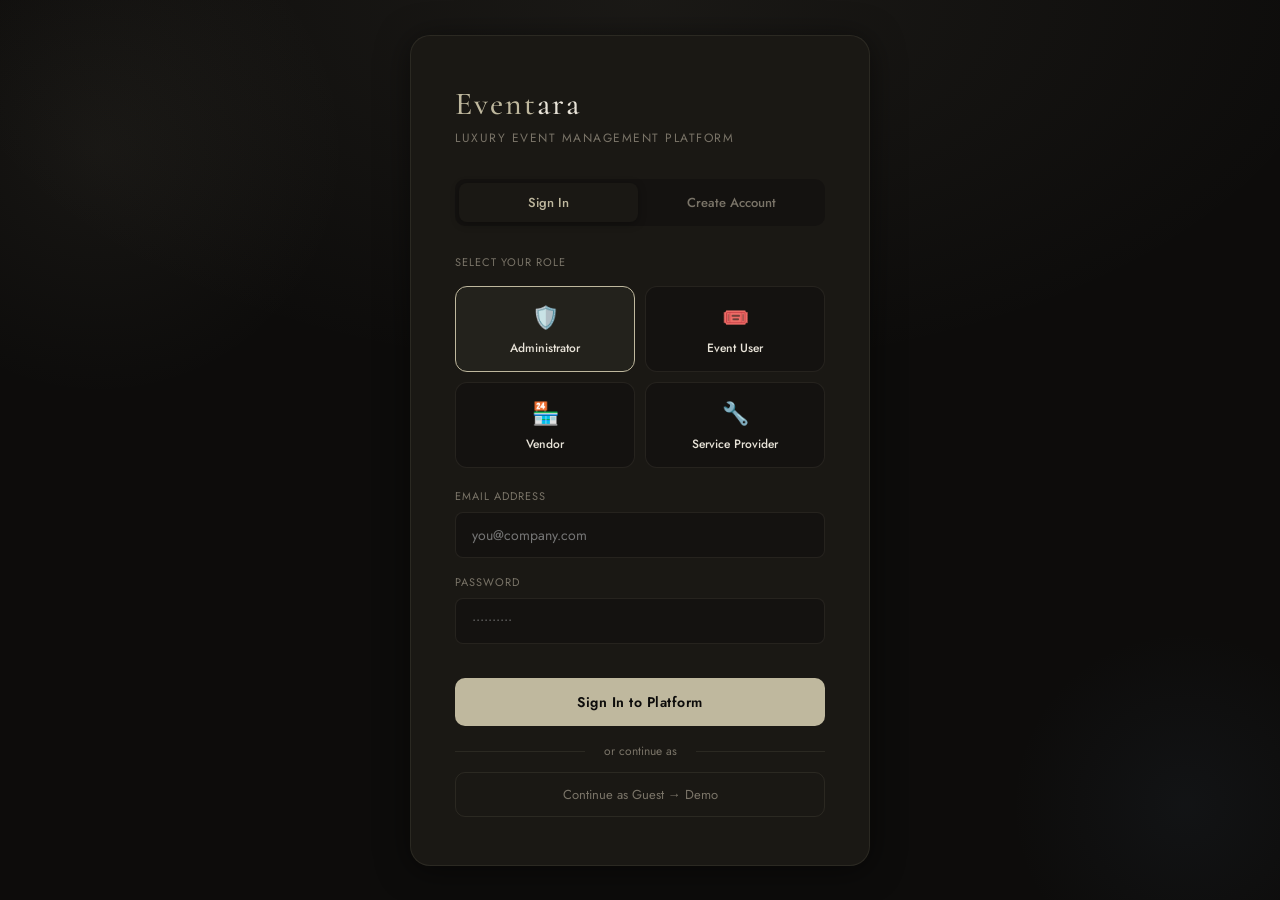
==== commit 119523e0: "Added api.js file" ====
--- a/index.html
+++ b/index.html
@@ -57,32 +57,32 @@
         </div>
         <div class="auth-field">
           <label>Password</label>
-          <input type="password" placeholder="••••••••••">
-        </div>
-        <button class="auth-btn" onclick="enterApp()">Sign In to Platform</button>
+          <input type="password" id="login-password" placeholder="••••••••••">
+        </div>
+        <p id="login-error" style="color:#e55;font-size:13px;margin:4px 0 0;min-height:18px"></p>
+        <button id="login-btn" class="auth-btn" onclick="handleLogin()">Sign In to Platform</button>
         <div class="auth-divider">or continue as</div>
         <button class="auth-alt-link" onclick="enterApp()">Continue as Guest → Demo</button>
       </div>
 
-      <!-- REGISTER -->
       <div id="register-form" style="display:none">
         <div style="display:grid;grid-template-columns:1fr 1fr;gap:14px">
           <div class="auth-field">
             <label>First Name</label>
-            <input type="text" placeholder="Alexandra">
+            <input id="reg-first" type="text" placeholder="Alexandra">
           </div>
           <div class="auth-field">
             <label>Last Name</label>
-            <input type="text" placeholder="Rothbury">
+            <input id="reg-last" type="text" placeholder="Rothbury">
           </div>
         </div>
         <div class="auth-field">
           <label>Email Address</label>
-          <input type="email" placeholder="you@company.com">
+          <input id="reg-email" type="email" placeholder="you@company.com">
         </div>
         <div class="auth-field">
           <label>Password</label>
-          <input type="password" placeholder="Min 8 characters">
+          <input id="reg-password" type="password" placeholder="Min 8 characters">
         </div>
         <div class="auth-field">
           <label>Role</label>
@@ -93,7 +93,8 @@
             <option value="provider">Service Provider</option>
           </select>
         </div>
-        <button class="auth-btn" onclick="enterApp()">Create My Account</button>
+        <p id="register-error" style="color:#e55;font-size:13px;margin:4px 0 0;min-height:18px"></p>
+        <button id="register-btn" class="auth-btn" onclick="handleRegister()">Create My Account</button>
       </div>
     </div>
   </div>
@@ -147,7 +148,7 @@
                 <path d="M18 8A6 6 0 0 0 6 8c0 7-3 9-3 9h18s-3-2-3-9M13.73 21a2 2 0 0 1-3.46 0"/>
               </svg>
             </div>
-            <button class="topbar-btn btn-primary" id="topbar-action" onclick="openCreateModal()">
+            <button class="topbar-btn btn-primary" id="topbar-action" onclick="handleTopbarAction()">
               + Create Event
             </button>
           </div>
@@ -206,9 +207,10 @@
   <div class="toast" id="toast"></div>
 
   <!-- SCRIPTS -->
+  <script src="js/api.js"></script>
   <script src="js/config.js"></script>
   <script src="js/views.js"></script>
-  <script src="js/payment.js"></script>
+  <script src="js/payments.js"></script>
   <script src="js/modals.js"></script>
   <script src="js/app.js"></script>
 </body>
